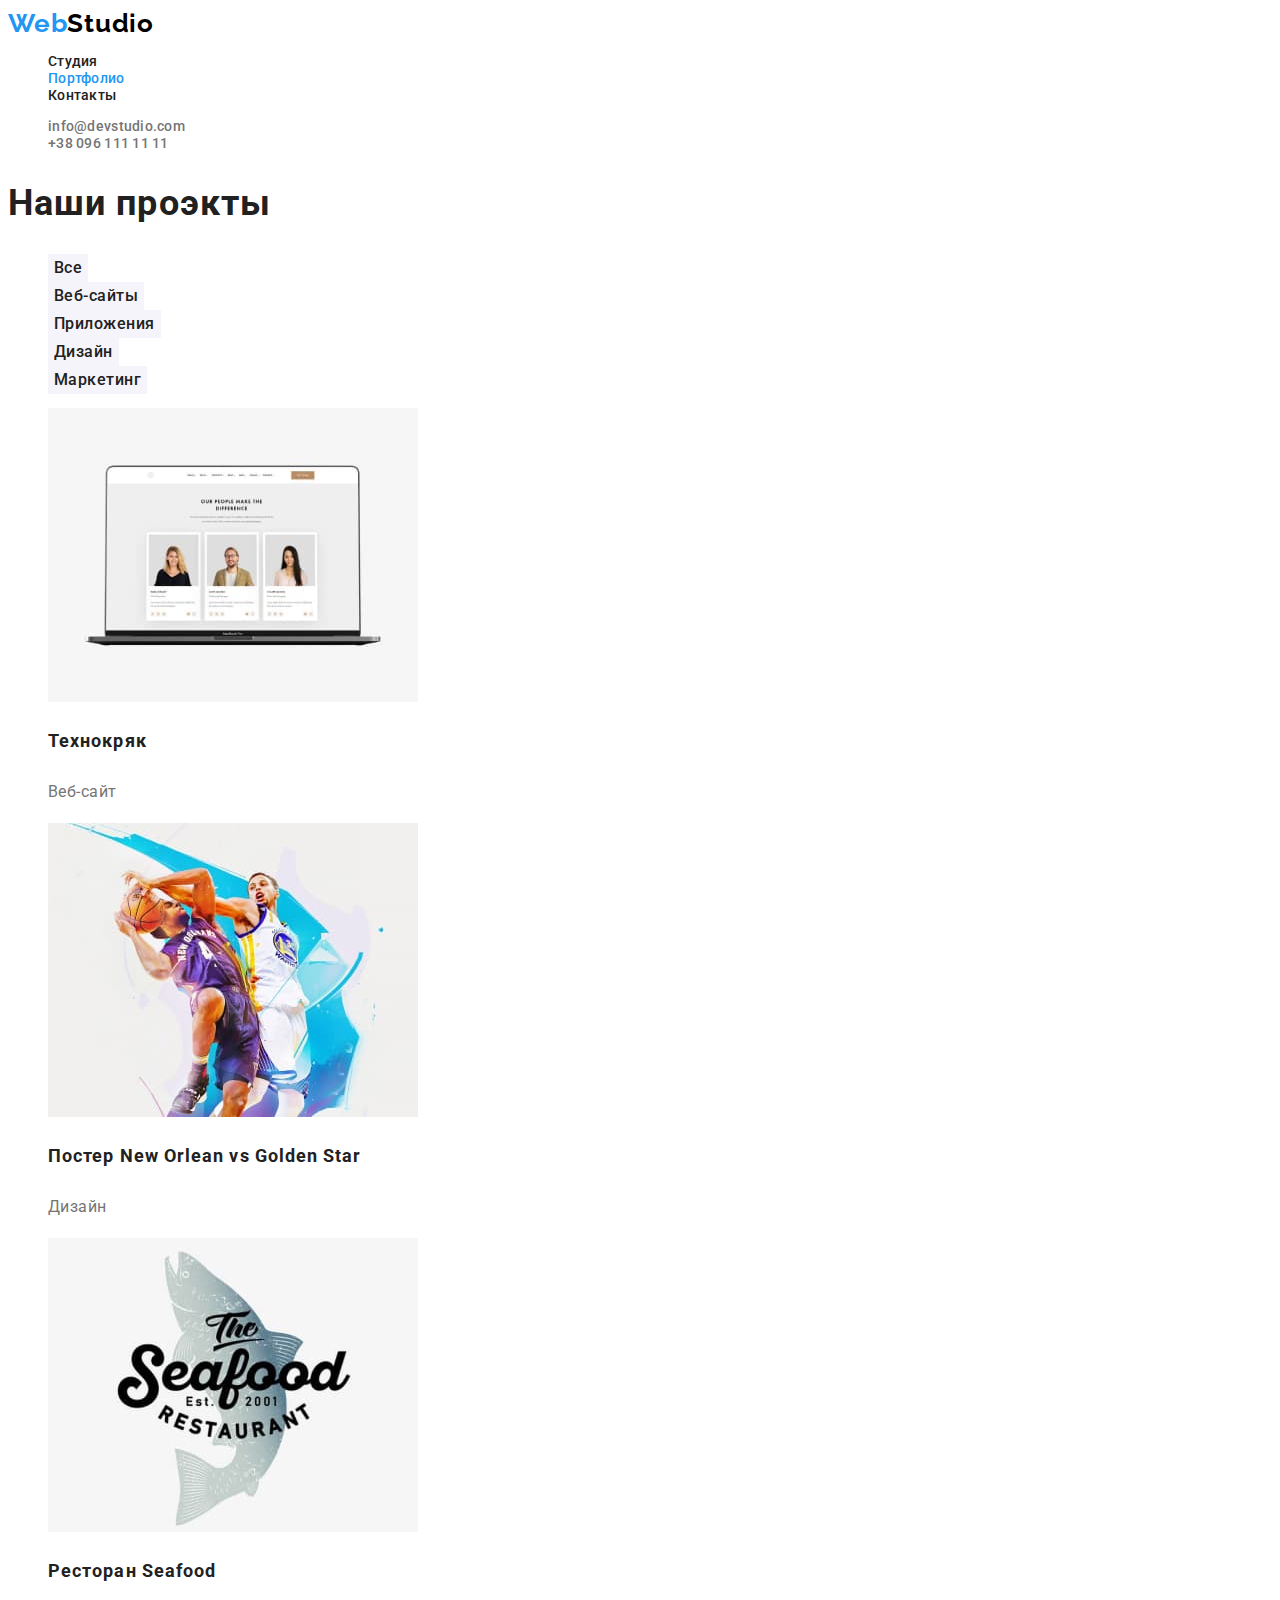
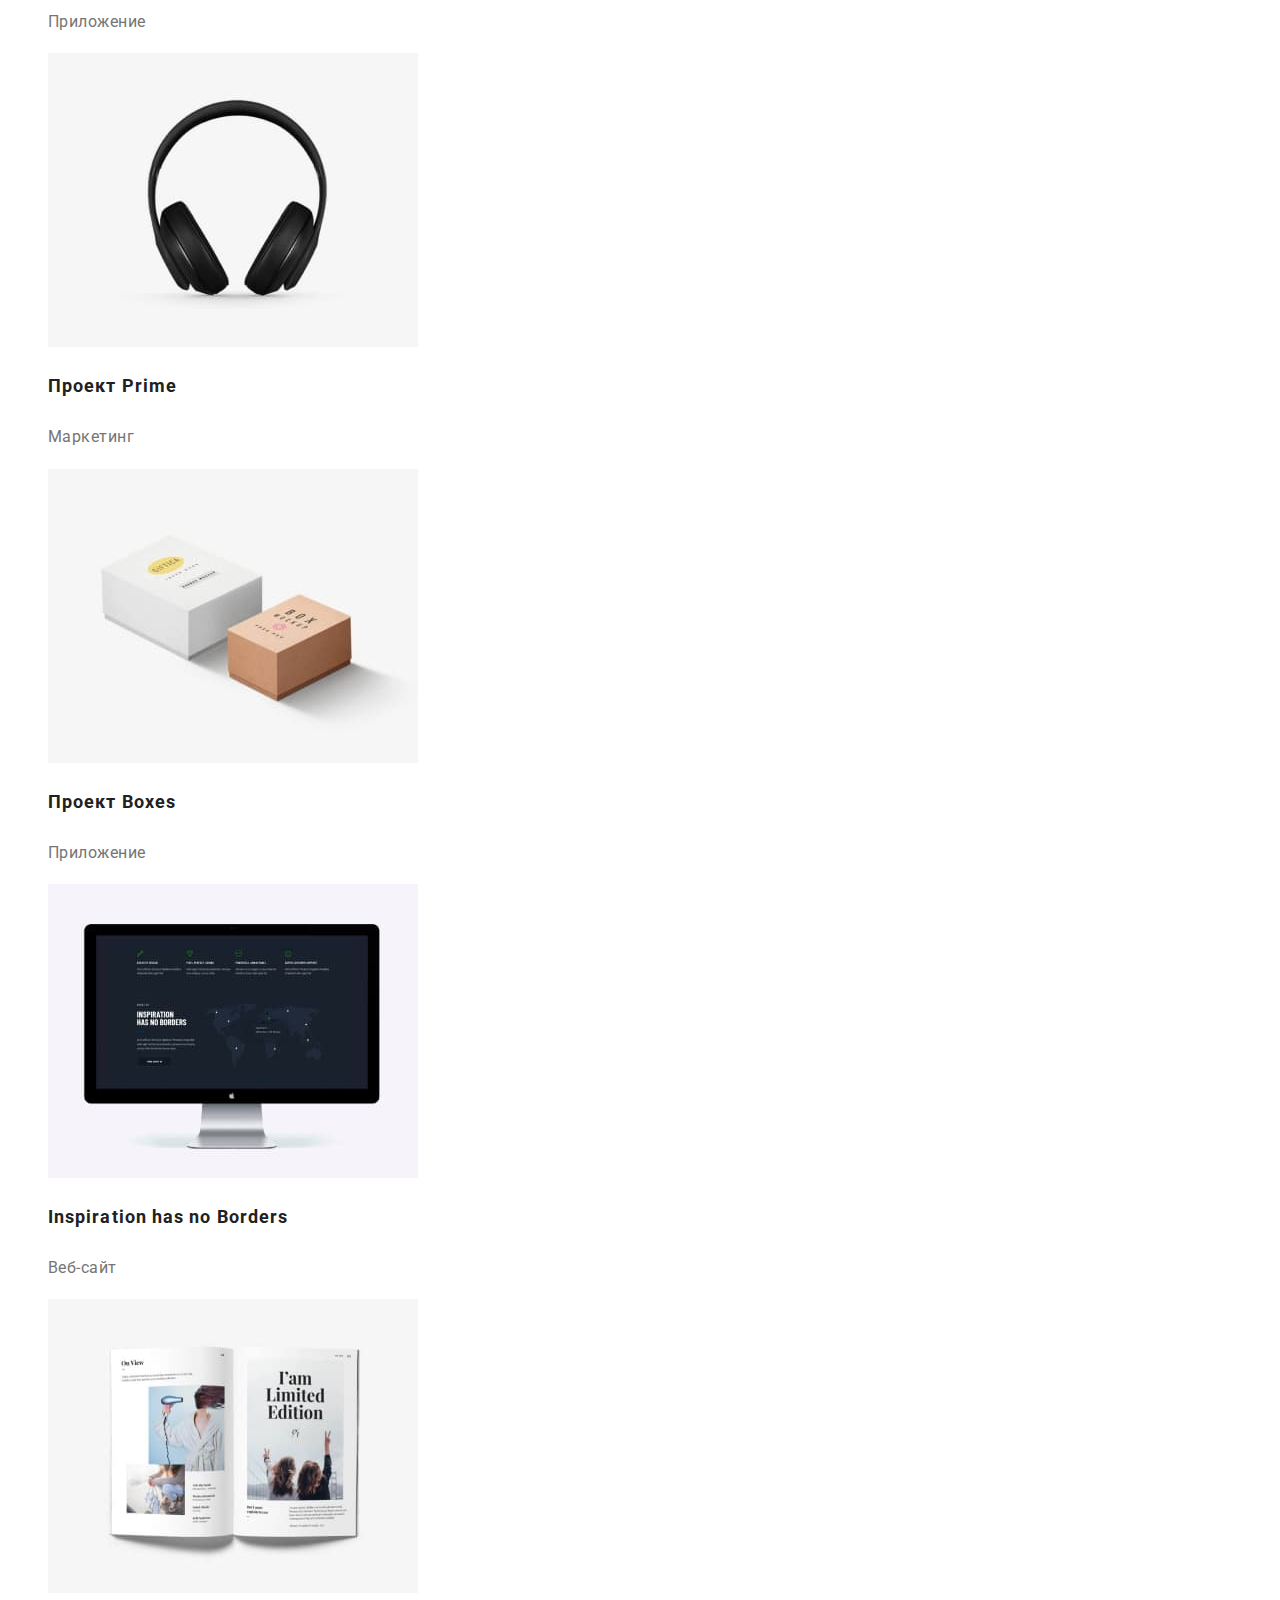
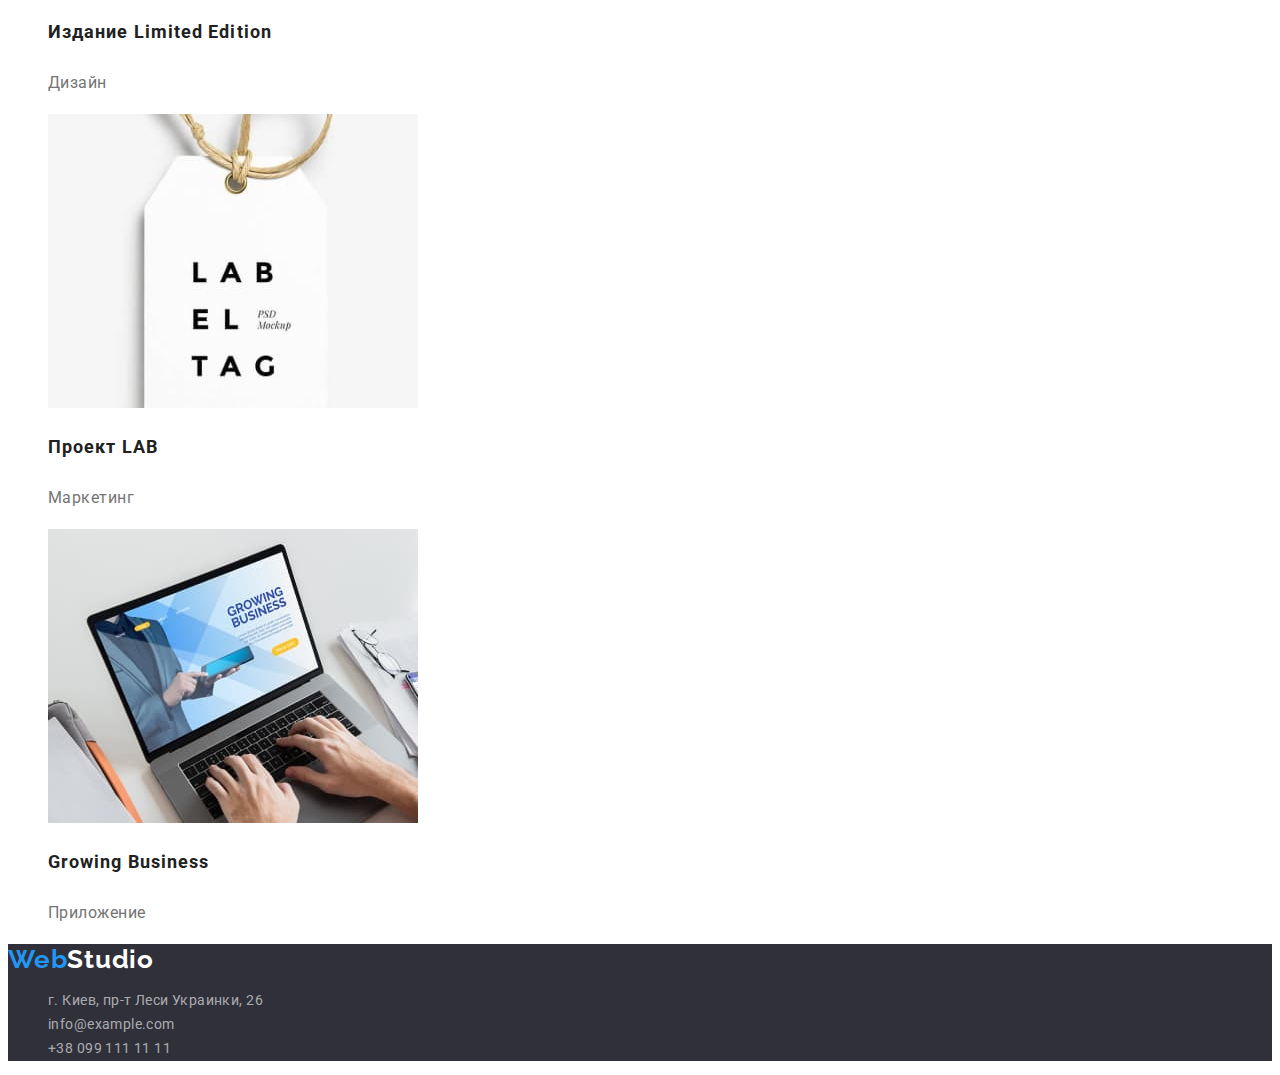
==== portfolio.html @ a8cdd5d1 "створив файл. підключив глобальний бордер-бокс" ====
<!DOCTYPE html>
<html lang="ru">

<head>
    <meta charset="UTF-8">
    <meta http-equiv="X-UA-Compatible" content="IE=edge">
    <meta name="viewport" content="width=device-width, initial-scale=1.0">
    <title>hw-03</title>
    <link rel="preconnect" href="https://fonts.googleapis.com">
    <link rel="preconnect" href="https://fonts.gstatic.com" crossorigin>
    <link href="https://fonts.googleapis.com/css2?family=Raleway:wght@700&family=Roboto:wght@400;500;700;900&display=swap"
        rel="stylesheet">
    <link rel="stylesheet" href="css/styles.css">
</head>
<body>
    <header class="page-header">
        <a href="./" class="logo">
            <span class="web">Web</span>Studio
        </a>
        <nav>
            <ul class="site-nav list">
                <li><a href="./index.html" class="link">Студия</a></li>
                <li><a href="./portfolio.html" class="link current">Портфолио</a></li>
                <li><a href="#" class="link">Контакты</a></li>
            </ul>
        </nav>
        <address>
            <ul class="adress-nav list">
                <li><a href="mailto:info@devstudio.com" class="link">info@devstudio.com</a></li>
                <li><a href="tel:+380961111111" class="link">+38 096 111 11 11</a></li>
            </ul>
        </address>
    </header>
    <section class="section">
        <h2 class="section-title">Наши проэкты</h2>
        <ul class="button-nav list">
            <li><button type="button" class="button">Все</button></li>
            <li><button type="button" class="button">Веб-сайты</button></li>
            <li><button type="button" class="button">Приложения</button></li>
            <li><button type="button" class="button">Дизайн</button></li>
            <li><button type="button" class="button">Маркетинг</button></li>
        </ul>
        <ul class="work-list list">
            <li>
                <img src="./images/project1.jpg" alt="Веб-сайт Технокряк photo" width="370">
                <h3 class="title">Технокряк</h3>
                <p>Веб-сайт</p>
            </li>
            <li>
                <img src="./images/project2.jpg" alt="Дизайн проэкт Постер New Orlean vs Golden Star" width="370">
                <h3 class="title">Постер New Orlean vs Golden Star</h3>
                <p>Дизайн</p>
            </li>
            <li>
                <img src="./images/project3.jpg" alt=">Приложение Ресторан Seafood photo" width="370">
                <h3 class="title">Ресторан Seafood</h3>
                <p>Приложение</p>
            </li>
            <li>
                <img src="./images/project4.jpg" alt="Маркетинг-проэкт Проект Prime photo" width="370">
                <h3 class="title">Проект Prime</h3>
                <p>Маркетинг</p>
            </li>
            <li>
                <img src="./images/project5.jpg" alt="Приложение Проект Boxes photo" width="370">
                <h3 class="title">Проект Boxes</h3>
                <p>Приложение</p>
            </li>
            <li>
                <img src="./images/project6.jpg" alt="Веб-сайт Inspiration has no Borders" width="370">
                <h3 class="title">Inspiration has no Borders</h3>
                <p>Веб-сайт</p>
            </li>
            <li>
                <img src="./images/project7.jpg" alt="Дизайн проэкт Издание Limited Edition photo" width="370">
                <h3 class="title">Издание Limited Edition</h3>
                <p>Дизайн</p>
            </li>
            <li>
                <img src="./images/project8.jpg" alt="Маркетинг проэкт Проект LAB" width="370">
                <h3 class="title">Проект LAB</h3>
                <p>Маркетинг</p>
            </li>
            <li>
                <img src="./images/project9.jpg" alt="Приложение Growing Business photo" width="370">
                <h3 class="title">Growing Business</h3>
                <p>Приложение</p>
            </li>
        </ul>
    </section>
    <footer class="footer-items">
        <a href="./" class="logo">
            <span class="web">Web</span>Studio
        </a>
        <address>
            <ul class="footer-nav list">
                <li><a href="#" class="link">г. Киев, пр-т Леси Украинки, 26</a></li>
                <li><a href="mailto:info@example.com" class="link">info@example.com</a></li>
                <li><a href="tel:+380991111111" class="link">+38 099 111 11 11</a></li>
            </ul>
        </address>
    </footer>

</body>
---- css/styles.css ----
:root{
     --title-text-color:#212121;
     --paragraph-text-color:#757575;
     --accent-color:#2196F3;
     --button-text-color:#FFFFFF;
     --main-white-color:#E5E5E5;
     --button-secondary-color: #F5F4FA;
     --hero-section-color:#2F303A;
     --logo-color:#000000;
     --footer-text-color:rgba(255, 255, 255, 0.6);
 }
 /* :root  */
/* для боді background-color: E5E5E5; */
 /* колір заголовків color: #212121; */
 /*колір ссилок і кнопок color: 2196F3; */
 /*колір для текстів абзацу color: 757575; */
 /* колір для Н1 і кнопок color:FFFFFF; */
 /* base */
 /* color for body */
 /* font-family:Raleway – 700,Roboto – 400, 500, 700, 900 */

/* font-family: 'Raleway', sans-serif; 
font-family: 'Roboto', sans-serif; */
html{
    box-sizing: border-box;
}
*,
*::before,
*::after{
    box-sizing: inherit;
}
body{
    font-size: 14px;
    font-family:'Roboto', sans-serif; 
    font-weight:400;
    color: var(--paragraph-text-color);
    background-color: #ffffff;
}
body ul{
    list-style-type: none;    ;
}
/* h1{
    


/* p{
    color: var(--paragraph-text-color);
} */
    /*для hero section background-color: 2F303A; */
     
     /* колір лого color:000000; */
    
     
     
     /* колір для Н1 і кнопок color:FFFFFF; */

.section{
    display: outline;
}     
 .list{
     list-style: none;
 }
 /* UP */


 
 /* логотип */
 a.logo {
     color: var(--logo-color);
     font-family:'Raleway', sans-serif;
     font-weight: 700;
     font-size: 26px;
     line-height: 1.2;
     letter-spacing: .03em; 
     text-decoration: none;
 }
.logo .web{
     color:var(--accent-color);
 }
 /* site-nav */
 .site-nav .link{
     color: var( --title-text-color);
     font-family:'Roboto', sans-serif;
     font-size: 14px;
     font-weight: 500;
     line-height: 1.14;
     text-decoration: none;
     letter-spacing: .02em;
 }
 .link:hover,
 .link:focus{
     color: var(--accent-color);
 }
 .site-nav .link.current{
     color:var(--accent-color);
 }
 /* address nav */
 .adress-nav .link{
    color: var(--paragraph-text-color); 
    list-style: none;
     font-family:'Roboto', sans-serif;
     font-size: 14px;
     font-weight: 500;
     line-height: 1.14;
     font-style: normal;
     text-decoration: none;
     letter-spacing: .02em;
 }
 .adress-nav .link:hover,
 .adress-nav .link:focus{
     color: var(--accent-color);
     border: 2px solid var(--accent-color);    
 }
 .adress-nav .link:active{
    color: var(--accent-color);  
 }
 /* hero section */
.hero{
  
    background-color: var(--hero-section-color); 
}
.hero-title{
    color:var(--button-text-color);
    font-family:'Roboto', sans-serif;
    font-weight: 900;
    font-size: 44px;
    line-height: 1.36;
    letter-spacing: .06em;
    text-align: center;
    text-transform: uppercase;
}

.hero-button{
    color: var(--button-text-color);
    background-color: var(--accent-color);
    font-family:'Roboto', sans-serif;
    font-weight:700;
    font-size: 16px;
    line-height: 1.87;
    border: none;
    text-align: center;
    letter-spacing: .06em;
   
}

/* section */
.section-title{
   color: var( --title-text-color);
   font-family:'Roboto', sans-serif;
   font-weight: 700;
   font-size: 36px;
   line-height: 1.17;
   letter-spacing: .03em;
}



/* features */
.features .title{
 color: var( --title-text-color);
}
/* Н3 заголовки для всього сайту */
.title{
    font-family:'Roboto', sans-serif; 
    font-weight: 700;
    font-size: 14px;
    line-height:1.14;
    letter-spacing: .03em;
    text-transform: uppercase;
}
.features .text{
 
    line-height: 1.71;
    letter-spacing: .03em;
} 
.team .title{
    color: var(--title-text-color);
    font-family: 'Roboto', sans-serif;
    font-weight: 500;
    font-size: 16px;
    line-height: 1.19;
    letter-spacing: 0.03em;
    text-transform:none;
}
.team p{
    font-size: 16px;
    line-height: 1.19;
    letter-spacing: .03em;
   
}
/* button */
.button{
    color:var( --title-text-color);
    background-color: var(--button-secondary-color);
    border-style: none;
    font-family:'Roboto', sans-serif;
    font-weight: 500;
    font-size: 16px;
    line-height: 1.63;
    letter-spacing: .03em;
    cursor: pointer;
}
.button:hover,
.button:focus{
    color: var(--button-text-color);
    background-color:var(--accent-color);
}
.button:active{
    color: var(--button-text-color);
    background-color:var(--accent-color);
}

/* .button .primary{
    color: var(--button-text-color);
    background-color: var(--accent-color);

}
.button .secondary{
    color: var(--title-text-color);
    background-color: var(--button-secondary-color);
} */
    
    
/* footer */
.footer-items{
     background-color: var(--hero-section-color); 
}
.footer-items .logo{
     color: var(--button-text-color);
     font-family:'Raleway', sans-serif;
     font-weight: 700;
     font-size: 26px;
     line-height: 1.2;
     letter-spacing: 3%; 
     text-decoration: none;
 }

.footer-nav .address-link,
.footer-nav .link{
    color: var(--button-text-color);
    font-family:'Roboto', sans-serif;
    font-weight: 400;
    font-size: 14px;
    line-height: 1.71;
    letter-spacing: .03em;
    text-decoration: none;
    font-style: normal;
}
.footer-nav .link{
    color: var(--footer-text-color);
    
}

/* .footer-nav .link:hover,
.footer-nav .link:focus{
     color: var(--button-text-color); */
 
 .work-list .title{
     color: var(--title-text-color);
     font-weight: 700;
     font-size: 18px;
     line-height: 2;
     letter-spacing: .06em;
     text-transform: none;
 }
 .work-list p{
     font-size: 16px;
     line-height: 1.88;
     letter-spacing: .03em;
 }
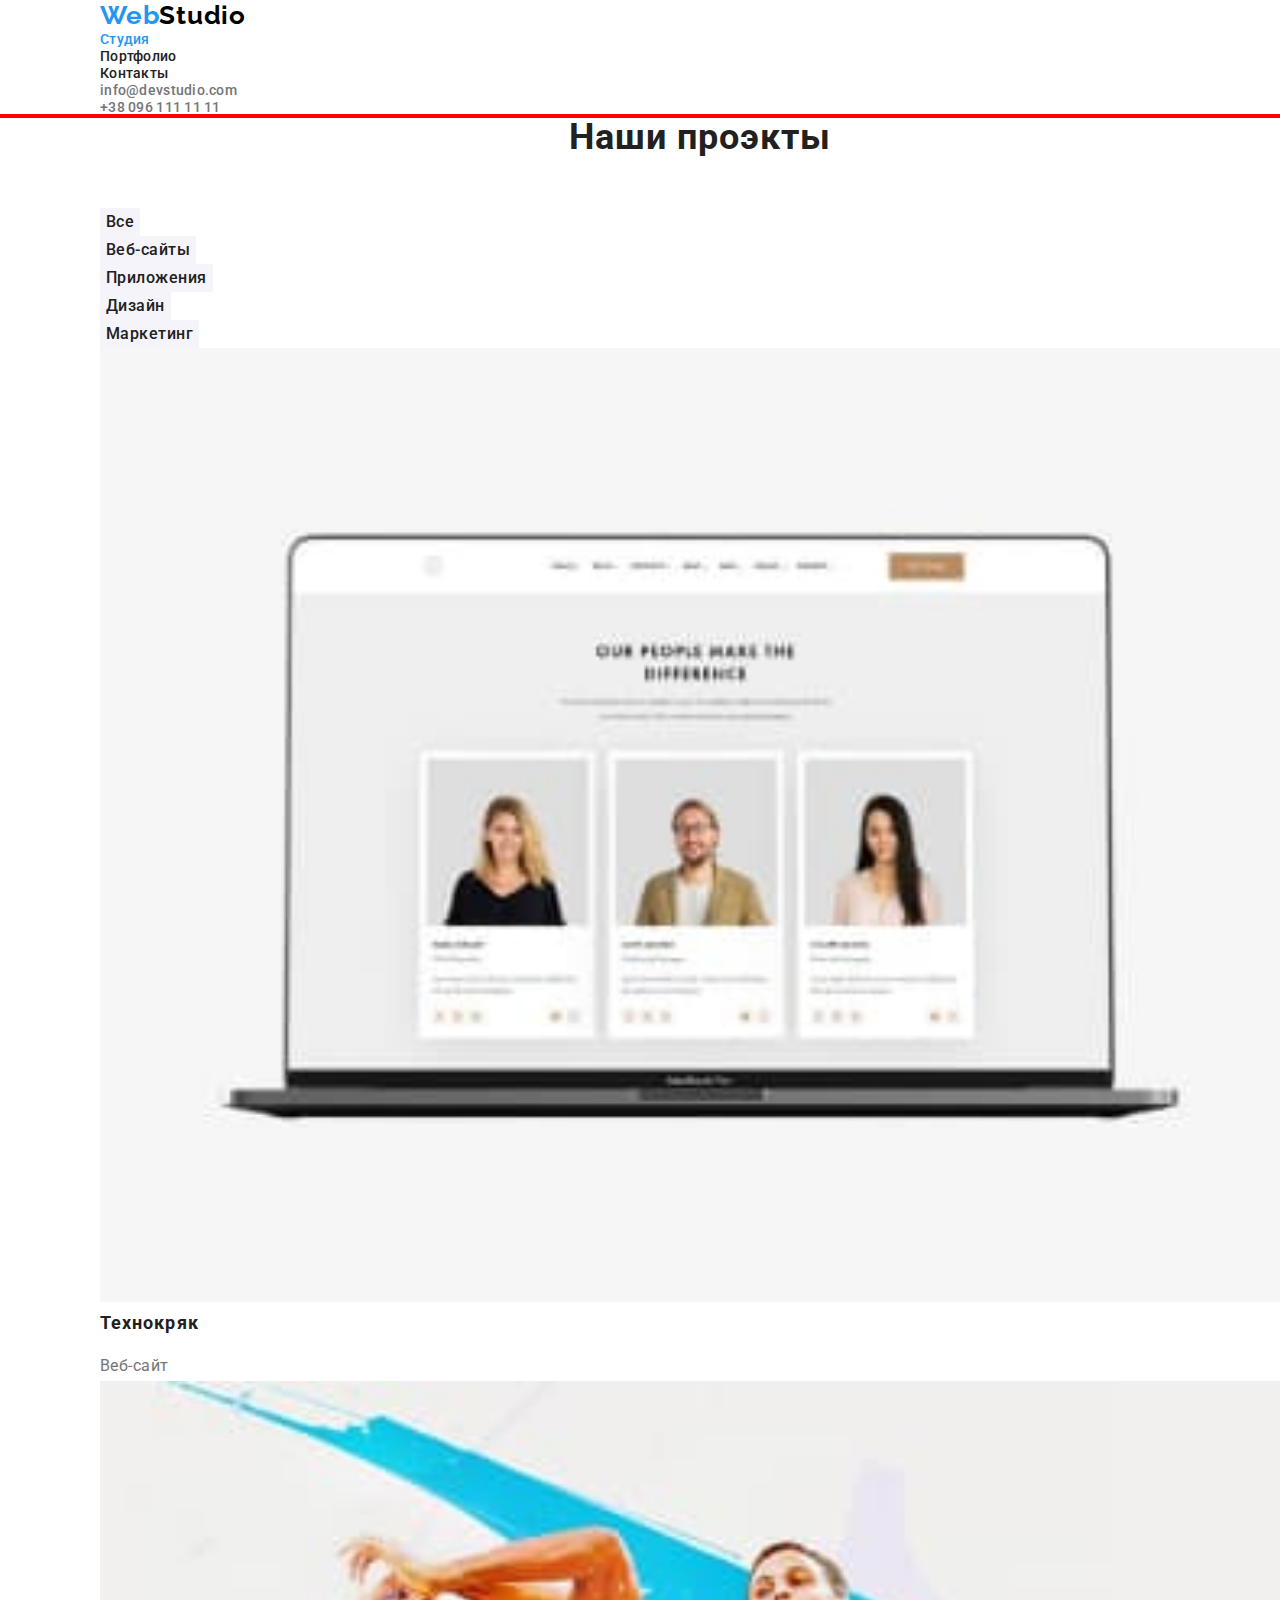
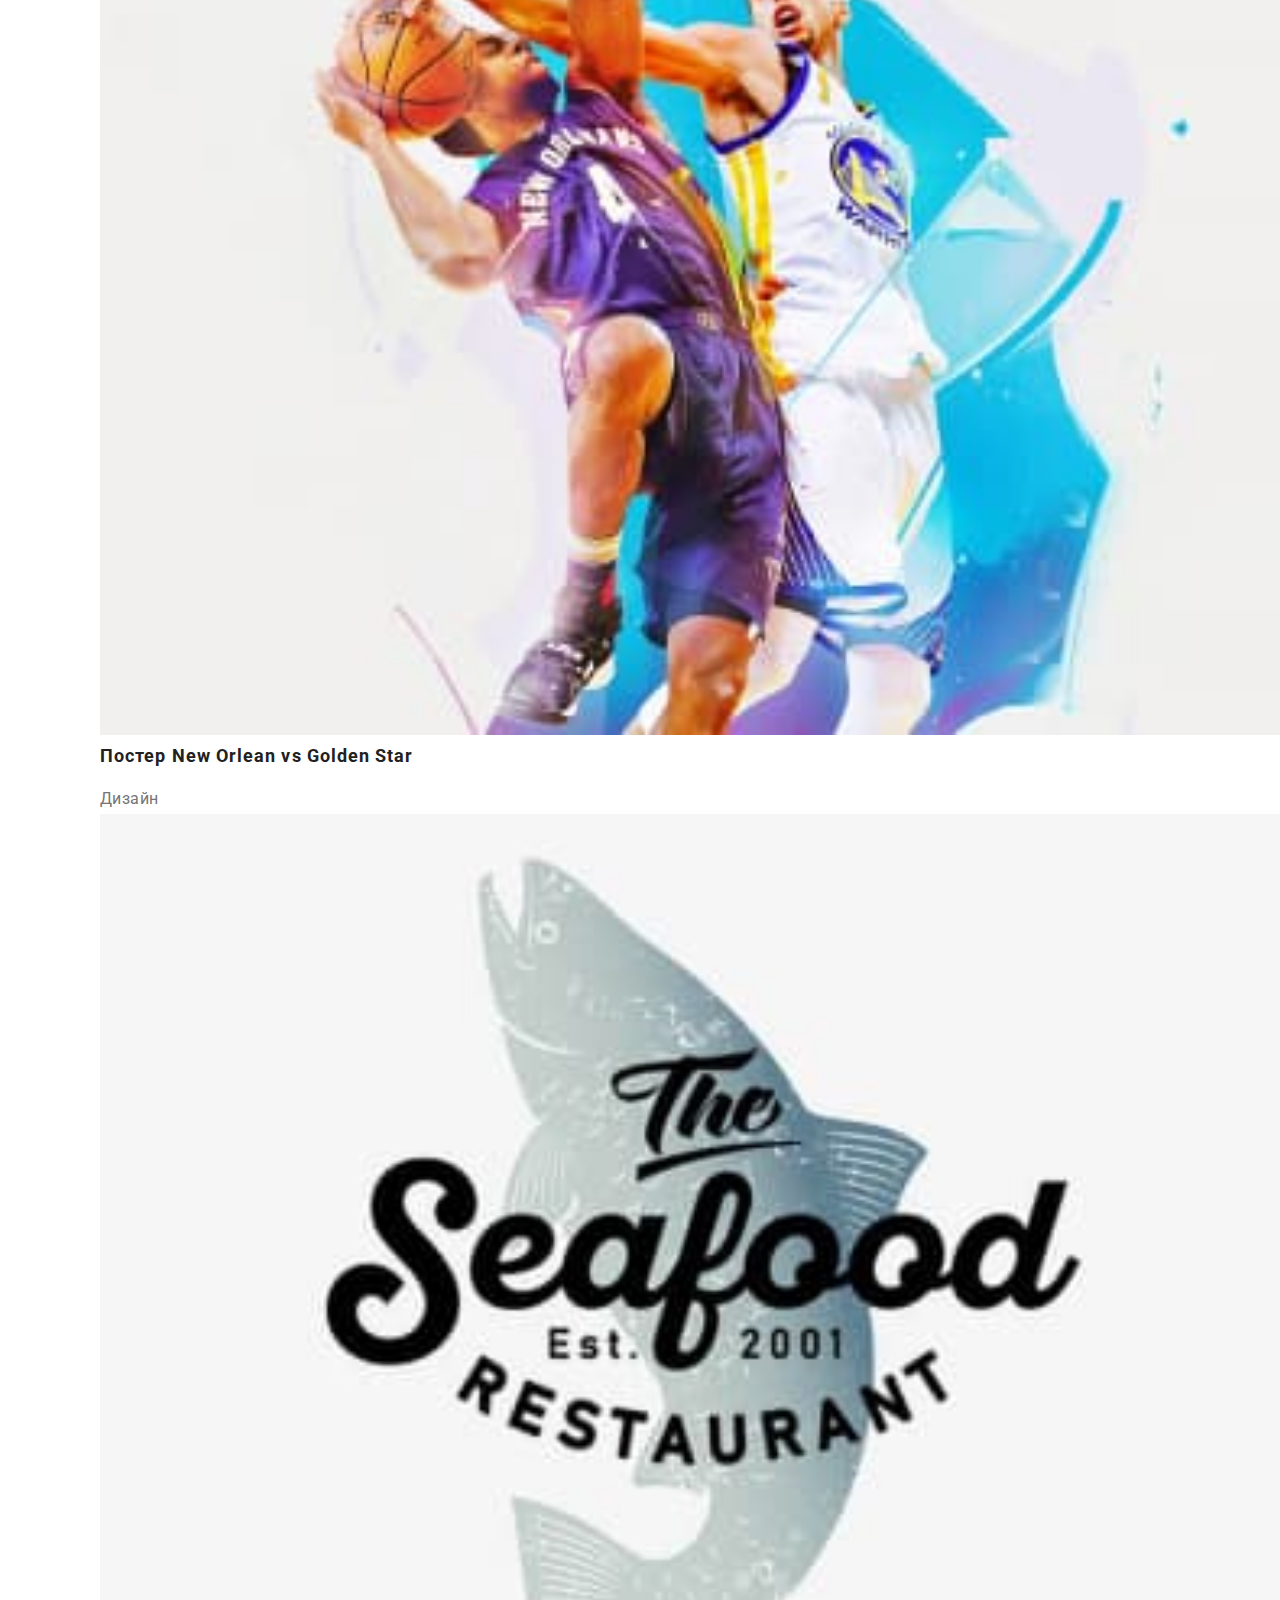
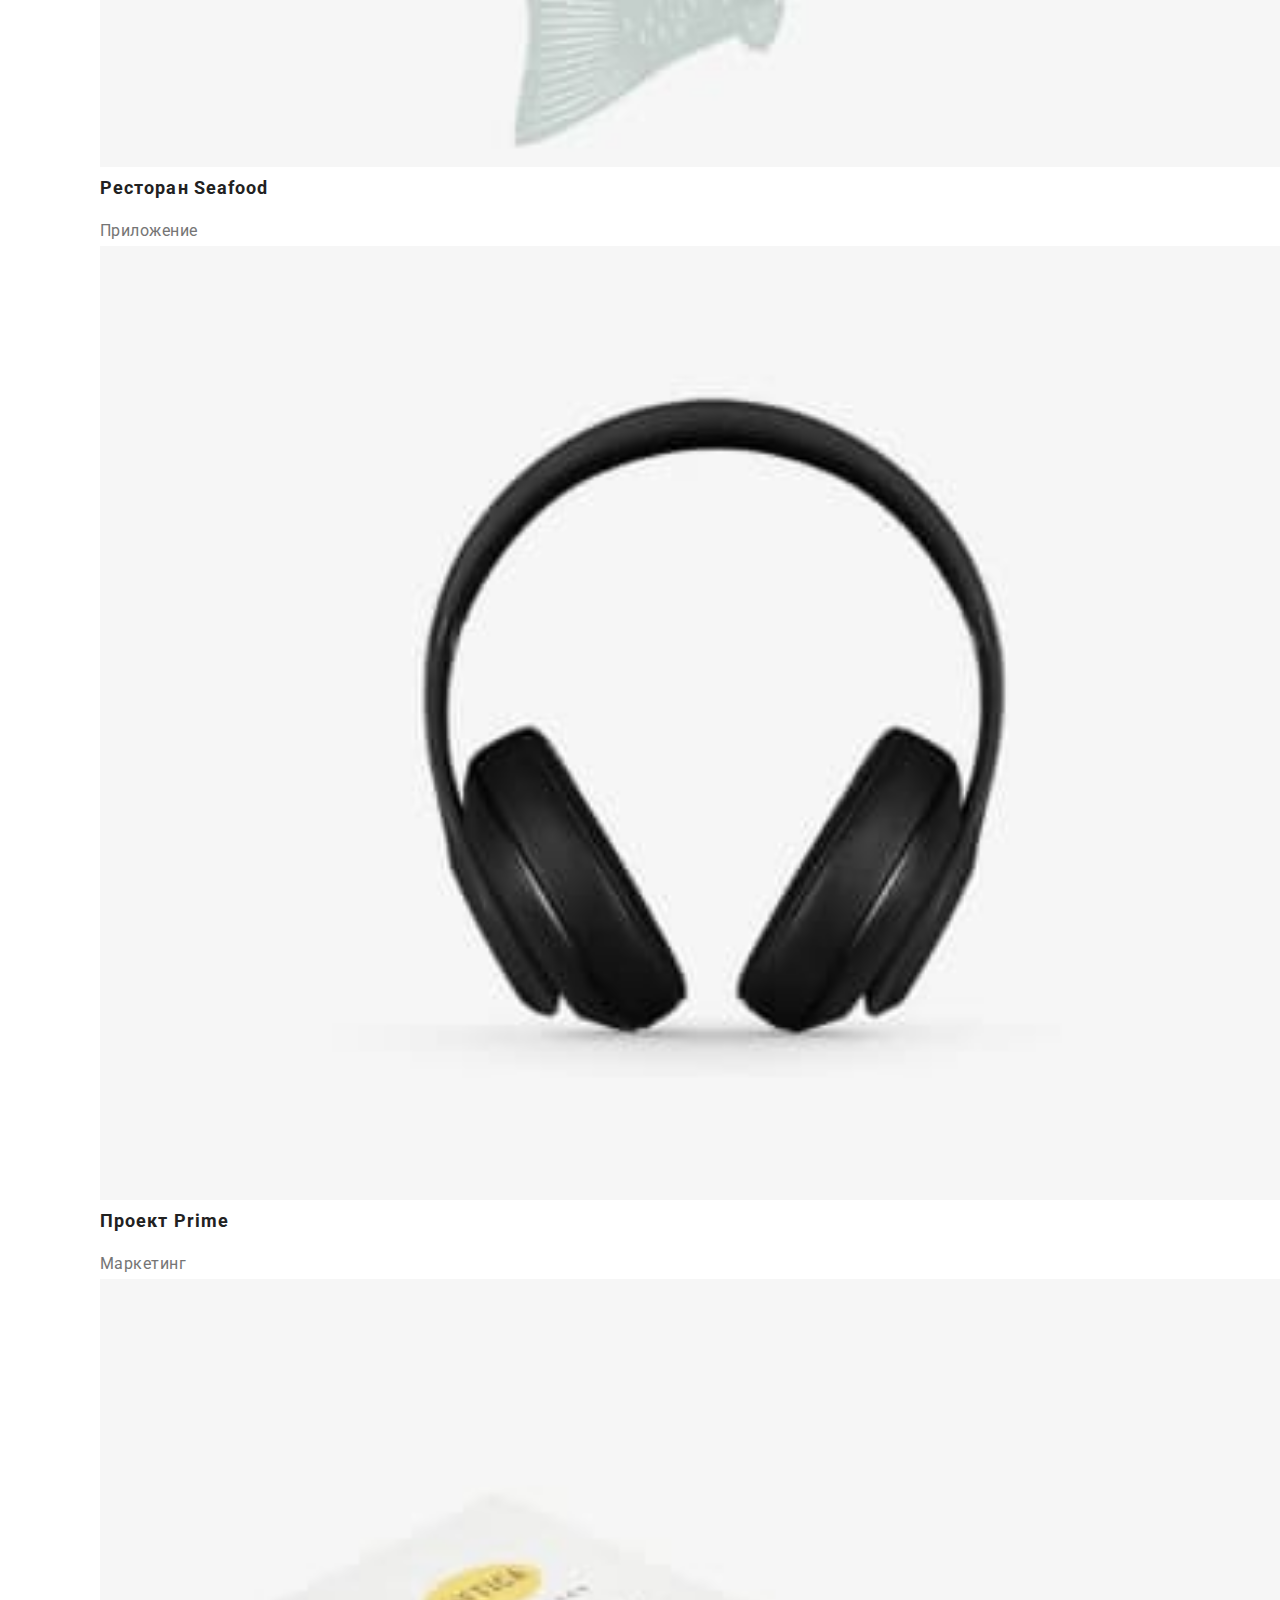
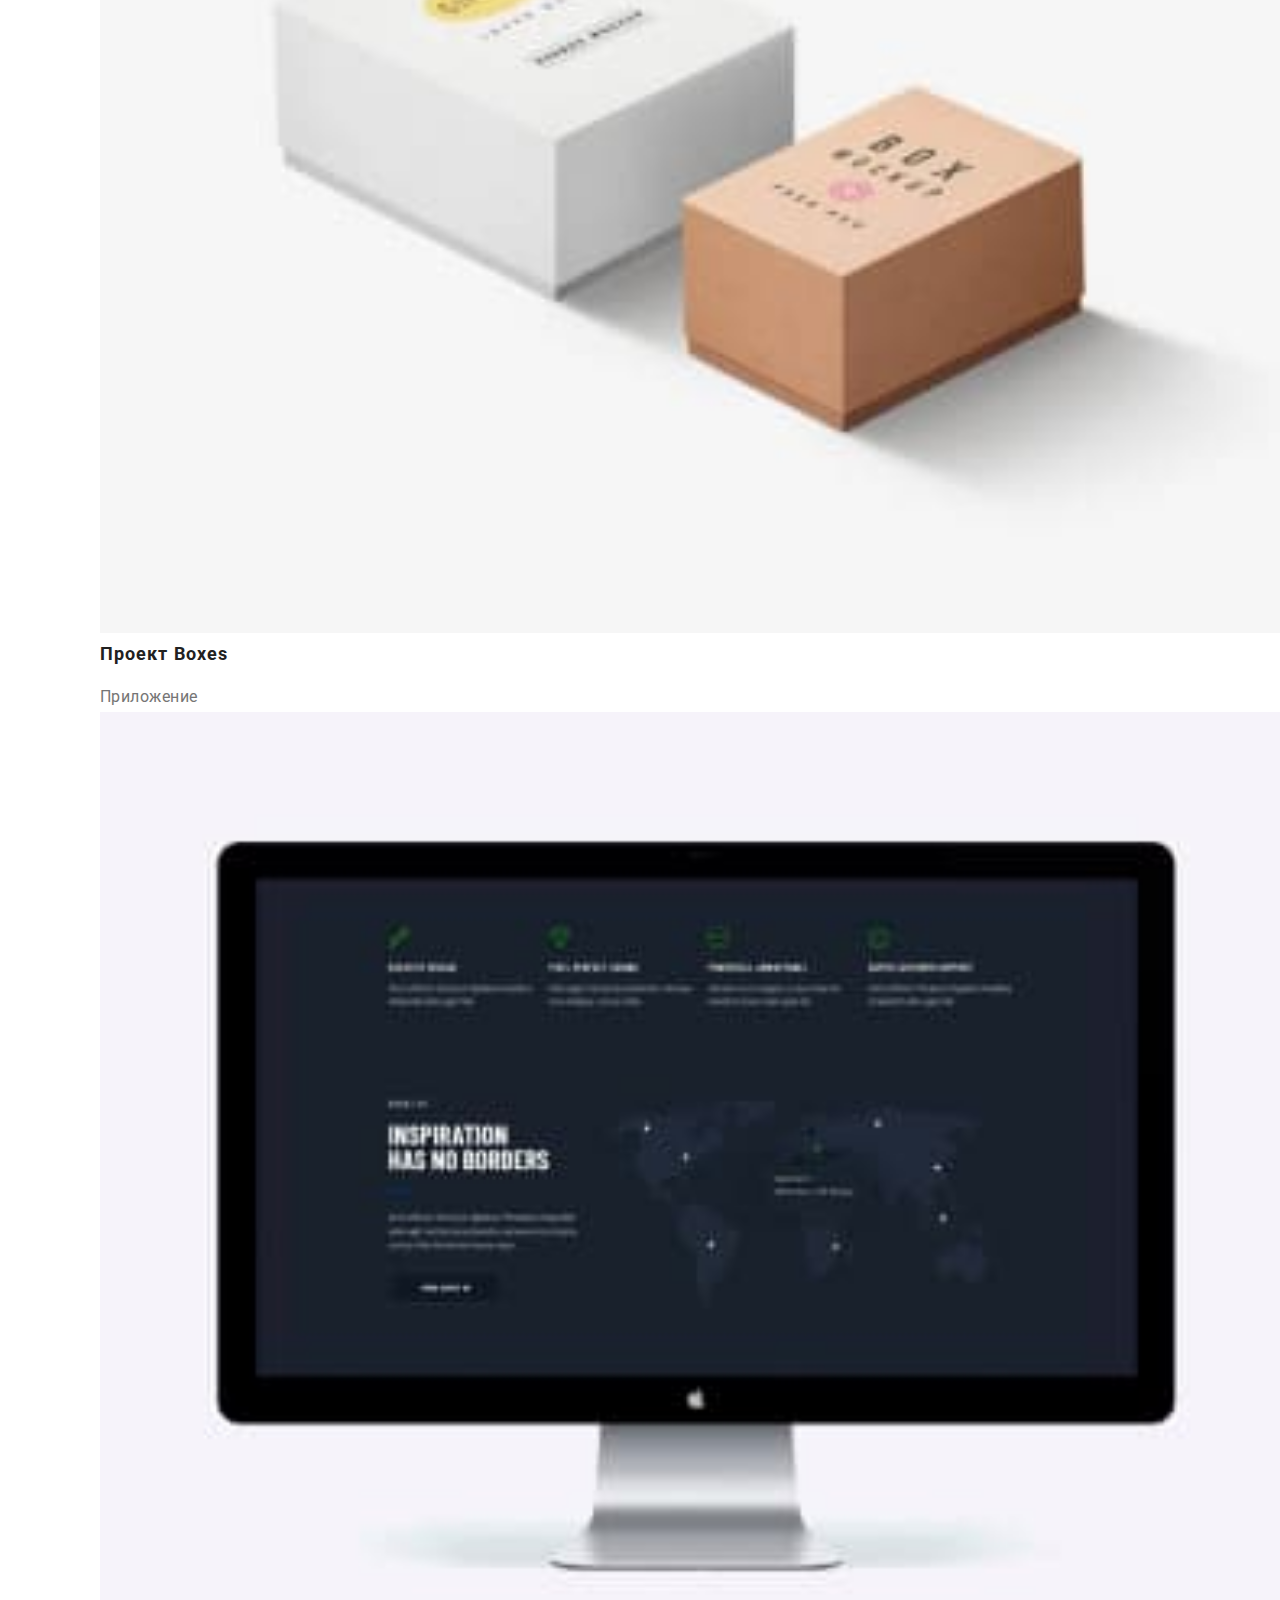
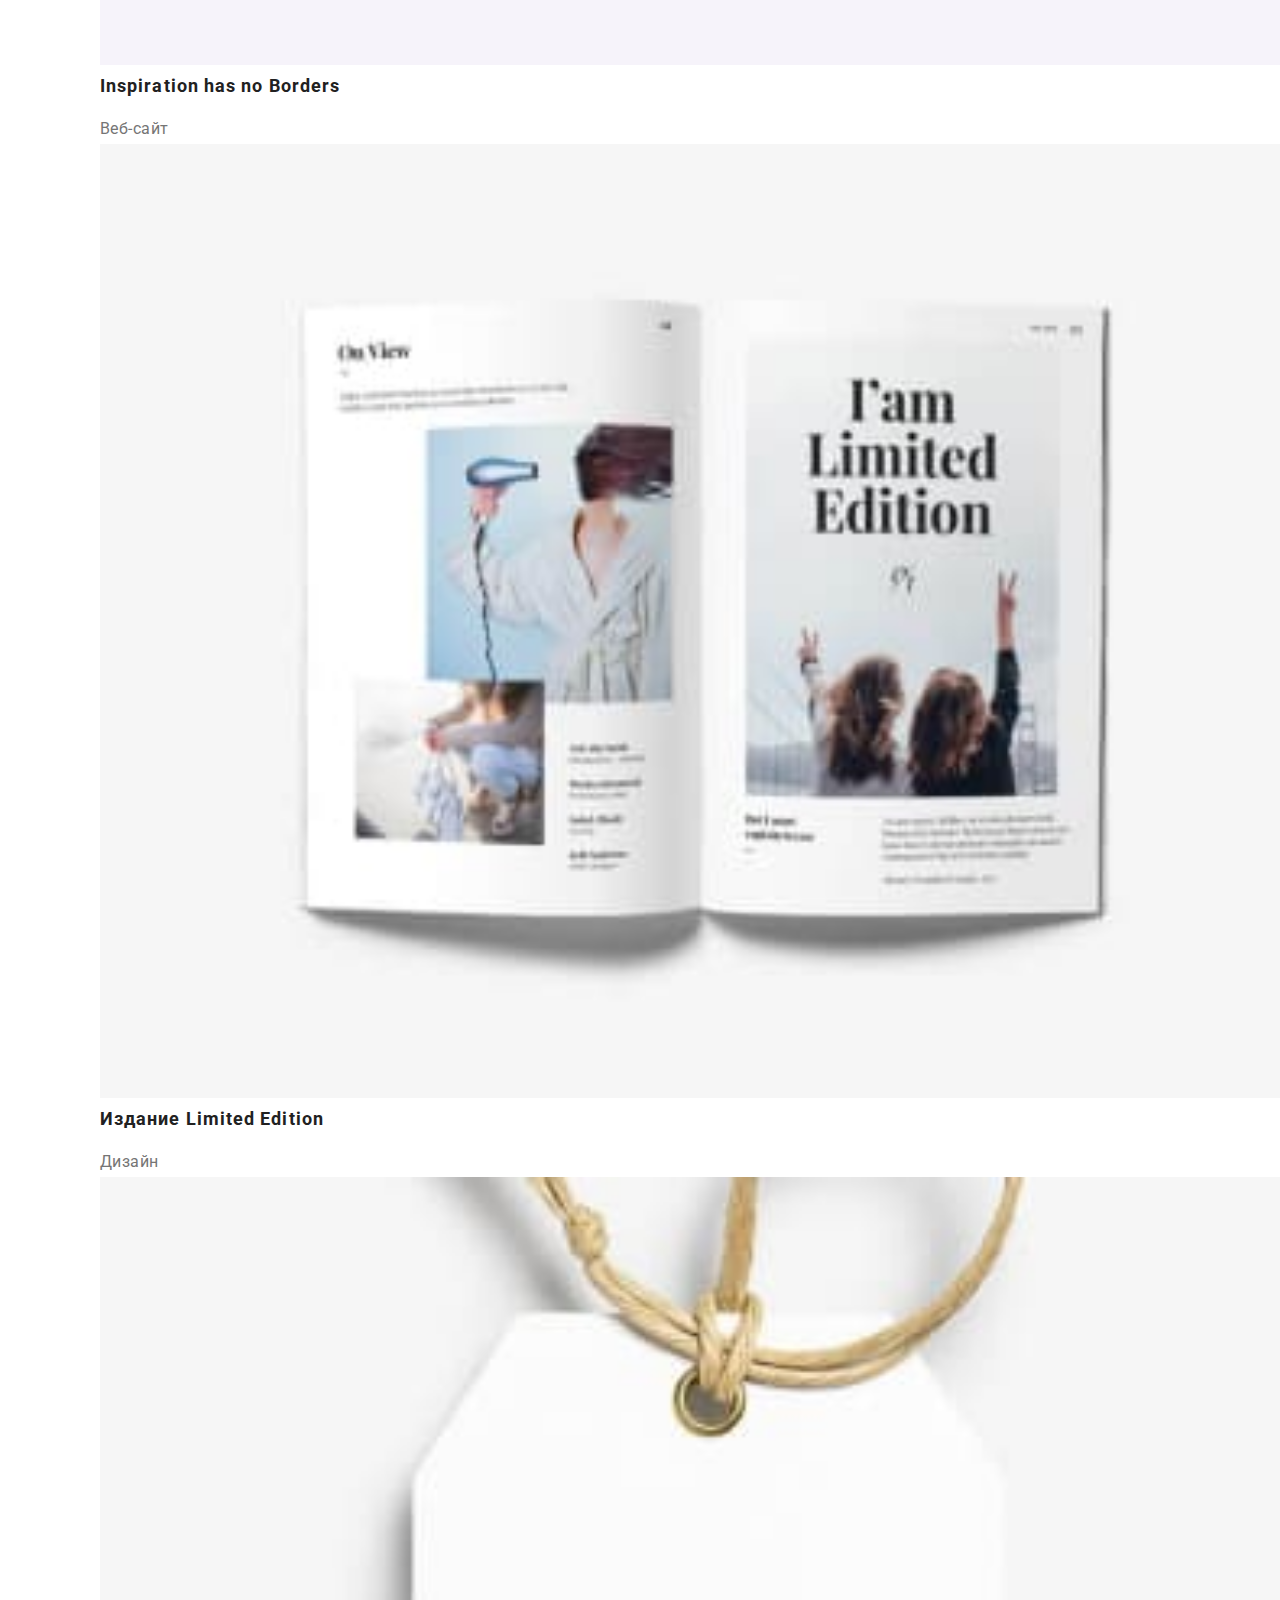
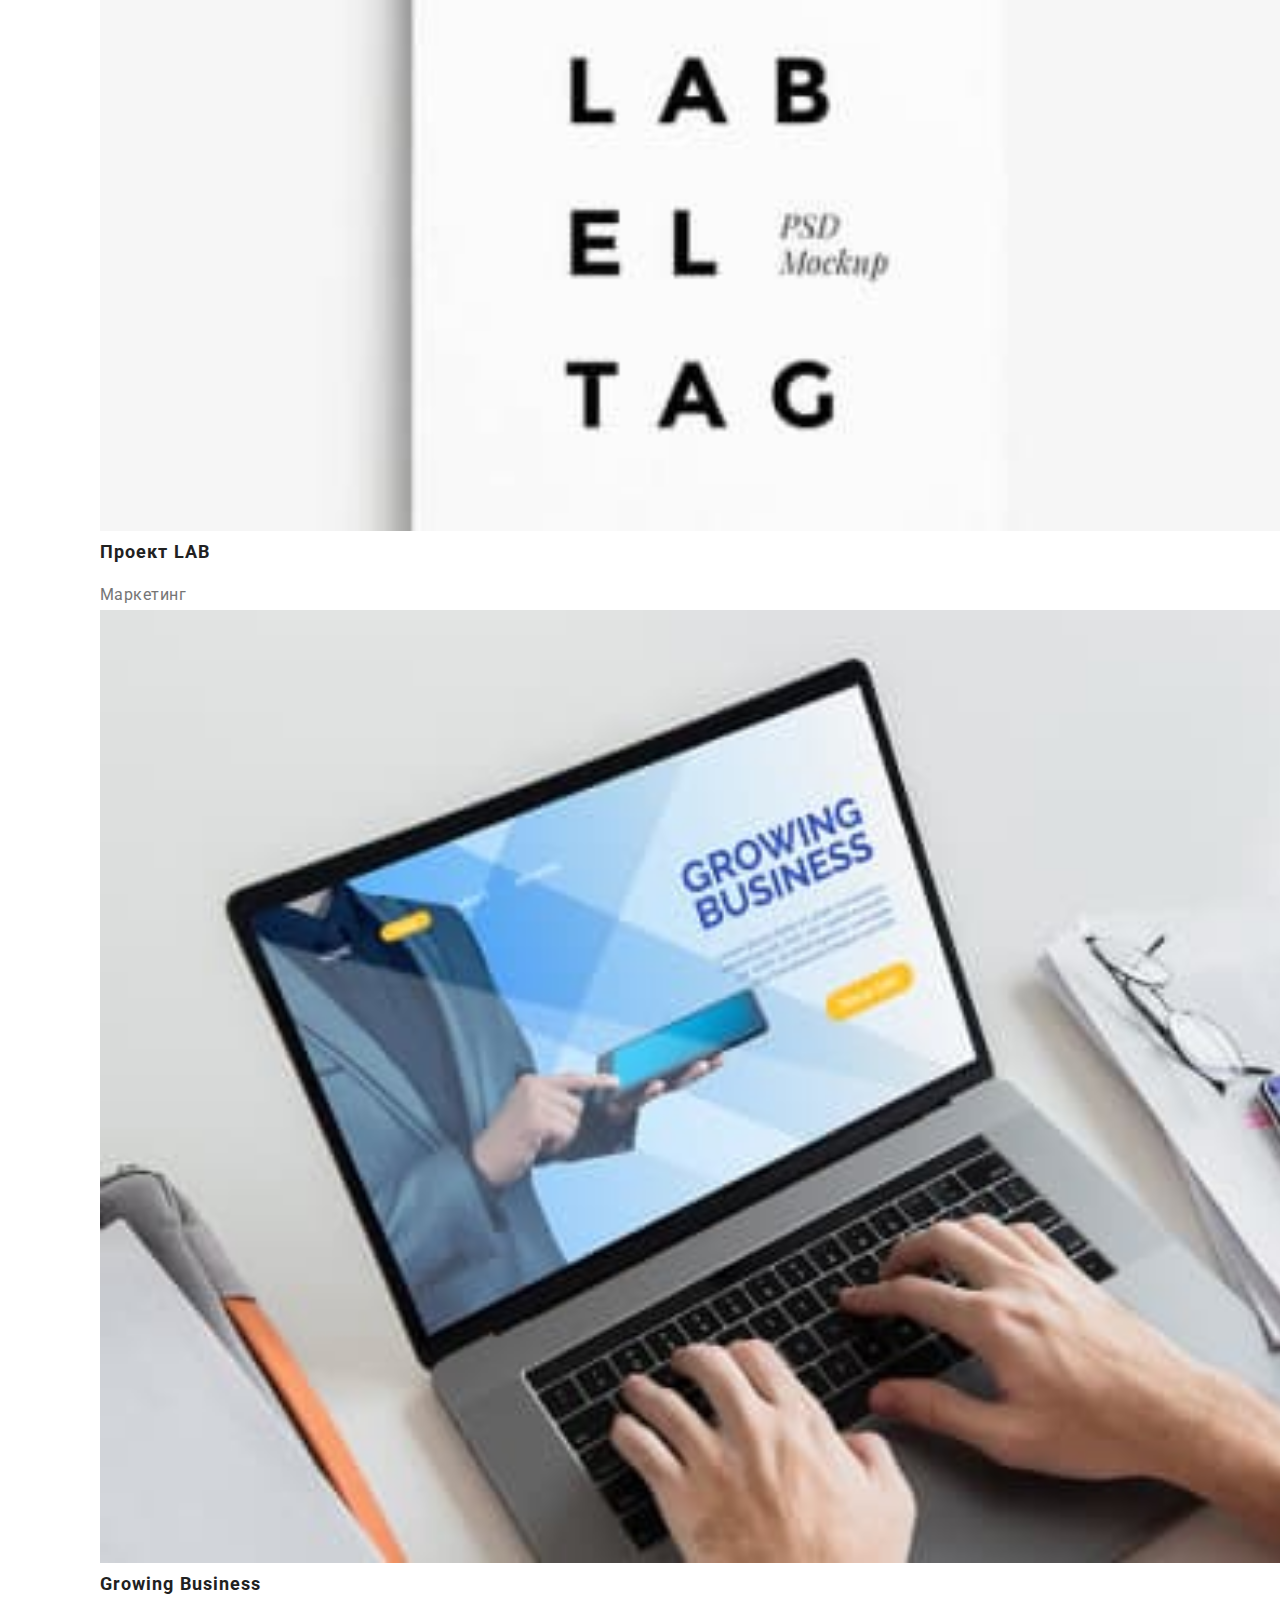
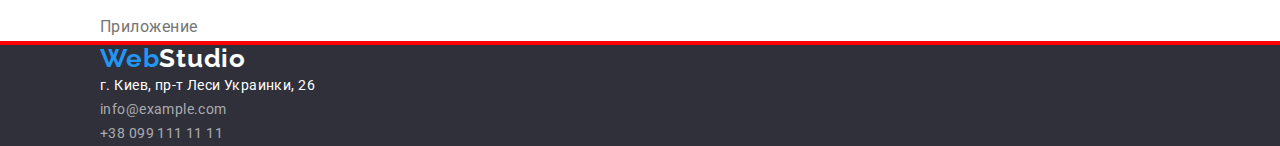
==== commit 8ed0b2d4: "додав нормалізацію" ====
--- a/portfolio.html
+++ b/portfolio.html
@@ -10,95 +10,106 @@
     <link rel="preconnect" href="https://fonts.gstatic.com" crossorigin>
     <link href="https://fonts.googleapis.com/css2?family=Raleway:wght@700&family=Roboto:wght@400;500;700;900&display=swap"
         rel="stylesheet">
+        <link rel="stylesheet" href="https://cdnjs.cloudflare.com/ajax/libs/modern-normalize/1.1.0/modern-normalize.min.css">
     <link rel="stylesheet" href="css/styles.css">
 </head>
 <body>
-    <header class="page-header">
-        <a href="./" class="logo">
-            <span class="web">Web</span>Studio
-        </a>
-        <nav>
-            <ul class="site-nav list">
-                <li><a href="./index.html" class="link">Студия</a></li>
-                <li><a href="./portfolio.html" class="link current">Портфолио</a></li>
-                <li><a href="#" class="link">Контакты</a></li>
-            </ul>
-        </nav>
-        <address>
-            <ul class="adress-nav list">
-                <li><a href="mailto:info@devstudio.com" class="link">info@devstudio.com</a></li>
-                <li><a href="tel:+380961111111" class="link">+38 096 111 11 11</a></li>
-            </ul>
-        </address>
+    <header class="page-header section">
+        <div class="container">
+            <a href="./" class="logo">
+                <span class="web">Web</span>Studio
+            </a>
+            <nav>
+                <ul class="site-nav list">
+                    <li><a href="./index.html" class="link current">Студия</a></li>
+                    <li><a href="./portfolio.html" class="link">Портфолио</a></li>
+                    <li><a href="#" class="link">Контакты</a></li>
+                </ul>
+            </nav>
+            <address>
+                <ul class="adress-nav list">
+                    <li><a href="mailto:info@devstudio.com" class="link">info@devstudio.com</a></li>
+                    <li><a href="tel:+380961111111" class="link">+38 096 111 11 11</a></li>
+                </ul>
+            </address>
+    
+        </div>
+    
     </header>
     <section class="section">
-        <h2 class="section-title">Наши проэкты</h2>
-        <ul class="button-nav list">
-            <li><button type="button" class="button">Все</button></li>
-            <li><button type="button" class="button">Веб-сайты</button></li>
-            <li><button type="button" class="button">Приложения</button></li>
-            <li><button type="button" class="button">Дизайн</button></li>
-            <li><button type="button" class="button">Маркетинг</button></li>
-        </ul>
-        <ul class="work-list list">
-            <li>
-                <img src="./images/project1.jpg" alt="Веб-сайт Технокряк photo" width="370">
-                <h3 class="title">Технокряк</h3>
-                <p>Веб-сайт</p>
-            </li>
-            <li>
-                <img src="./images/project2.jpg" alt="Дизайн проэкт Постер New Orlean vs Golden Star" width="370">
-                <h3 class="title">Постер New Orlean vs Golden Star</h3>
-                <p>Дизайн</p>
-            </li>
-            <li>
-                <img src="./images/project3.jpg" alt=">Приложение Ресторан Seafood photo" width="370">
-                <h3 class="title">Ресторан Seafood</h3>
-                <p>Приложение</p>
-            </li>
-            <li>
-                <img src="./images/project4.jpg" alt="Маркетинг-проэкт Проект Prime photo" width="370">
-                <h3 class="title">Проект Prime</h3>
-                <p>Маркетинг</p>
-            </li>
-            <li>
-                <img src="./images/project5.jpg" alt="Приложение Проект Boxes photo" width="370">
-                <h3 class="title">Проект Boxes</h3>
-                <p>Приложение</p>
-            </li>
-            <li>
-                <img src="./images/project6.jpg" alt="Веб-сайт Inspiration has no Borders" width="370">
-                <h3 class="title">Inspiration has no Borders</h3>
-                <p>Веб-сайт</p>
-            </li>
-            <li>
-                <img src="./images/project7.jpg" alt="Дизайн проэкт Издание Limited Edition photo" width="370">
-                <h3 class="title">Издание Limited Edition</h3>
-                <p>Дизайн</p>
-            </li>
-            <li>
-                <img src="./images/project8.jpg" alt="Маркетинг проэкт Проект LAB" width="370">
-                <h3 class="title">Проект LAB</h3>
-                <p>Маркетинг</p>
-            </li>
-            <li>
-                <img src="./images/project9.jpg" alt="Приложение Growing Business photo" width="370">
-                <h3 class="title">Growing Business</h3>
-                <p>Приложение</p>
-            </li>
-        </ul>
+        <div class="container">
+            <h2 class="section-title">Наши проэкты</h2>
+            <ul class="button-nav list">
+                <li><button type="button" class="button">Все</button></li>
+                <li><button type="button" class="button">Веб-сайты</button></li>
+                <li><button type="button" class="button">Приложения</button></li>
+                <li><button type="button" class="button">Дизайн</button></li>
+                <li><button type="button" class="button">Маркетинг</button></li>
+            </ul>
+            <ul class="work-list list">
+                <li>
+                    <img src="./images/project1.jpg" alt="Веб-сайт Технокряк photo" width="370">
+                    <h3 class="title">Технокряк</h3>
+                    <p>Веб-сайт</p>
+                </li>
+                <li>
+                    <img src="./images/project2.jpg" alt="Дизайн проэкт Постер New Orlean vs Golden Star" width="370">
+                    <h3 class="title">Постер New Orlean vs Golden Star</h3>
+                    <p>Дизайн</p>
+                </li>
+                <li>
+                    <img src="./images/project3.jpg" alt=">Приложение Ресторан Seafood photo" width="370">
+                    <h3 class="title">Ресторан Seafood</h3>
+                    <p>Приложение</p>
+                </li>
+                <li>
+                    <img src="./images/project4.jpg" alt="Маркетинг-проэкт Проект Prime photo" width="370">
+                    <h3 class="title">Проект Prime</h3>
+                    <p>Маркетинг</p>
+                </li>
+                <li>
+                    <img src="./images/project5.jpg" alt="Приложение Проект Boxes photo" width="370">
+                    <h3 class="title">Проект Boxes</h3>
+                    <p>Приложение</p>
+                </li>
+                <li>
+                    <img src="./images/project6.jpg" alt="Веб-сайт Inspiration has no Borders" width="370">
+                    <h3 class="title">Inspiration has no Borders</h3>
+                    <p>Веб-сайт</p>
+                </li>
+                <li>
+                    <img src="./images/project7.jpg" alt="Дизайн проэкт Издание Limited Edition photo" width="370">
+                    <h3 class="title">Издание Limited Edition</h3>
+                    <p>Дизайн</p>
+                </li>
+                <li>
+                    <img src="./images/project8.jpg" alt="Маркетинг проэкт Проект LAB" width="370">
+                    <h3 class="title">Проект LAB</h3>
+                    <p>Маркетинг</p>
+                </li>
+                <li>
+                    <img src="./images/project9.jpg" alt="Приложение Growing Business photo" width="370">
+                    <h3 class="title">Growing Business</h3>
+                    <p>Приложение</p>
+                </li>
+            </ul>
+        </div>
+        
     </section>
-    <footer class="footer-items">
-        <a href="./" class="logo">
-            <span class="web">Web</span>Studio
-        </a>
-        <address>
-            <ul class="footer-nav list">
-                <li><a href="#" class="link">г. Киев, пр-т Леси Украинки, 26</a></li>
-                <li><a href="mailto:info@example.com" class="link">info@example.com</a></li>
-                <li><a href="tel:+380991111111" class="link">+38 099 111 11 11</a></li>
-            </ul>
-        </address>
+    <footer class="footer-items section">
+        <div class="container">
+            <a href="./" class="logo">
+                <span class="web">Web</span>Studio
+            </a>
+            <address>
+                <ul class="footer-nav list">
+                    <li><a href="#" class="address-link">г. Киев, пр-т Леси Украинки, 26</a></li>
+                    <li><a href="mailto:info@example.com" class="link">info@example.com</a></li>
+                    <li><a href="tel:+380991111111" class="link">+38 099 111 11 11</a></li>
+                </ul>
+            </address>
+        </div>
+    
     </footer>
 
 </body>
--- a/css/styles.css
+++ b/css/styles.css
@@ -21,23 +21,21 @@
 
 /* font-family: 'Raleway', sans-serif; 
 font-family: 'Roboto', sans-serif; */
-html{
-    box-sizing: border-box;
-}
-*,
-*::before,
-*::after{
-    box-sizing: inherit;
-}
+
 body{
     font-size: 14px;
     font-family:'Roboto', sans-serif; 
     font-weight:400;
     color: var(--paragraph-text-color);
     background-color: #ffffff;
+    width: 1400px;
 }
 body ul{
     list-style-type: none;    ;
+}
+img{
+    width: 100%;
+    height: auto;
 }
 /* h1{
     
@@ -54,11 +52,21 @@
      
      /* колір для Н1 і кнопок color:FFFFFF; */
 
+.container{
+    width: 1230px;
+    padding:0 15px;
+    margin: 0 auto;
+}
 .section{
-    display: outline;
+    outline: 2px solid red;
+   
+   
 }     
  .list{
      list-style: none;
+     padding: 0;
+     margin: 0;
+
  }
  /* UP */
 
@@ -116,7 +124,7 @@
  }
  /* hero section */
 .hero{
-  
+    text-align: center; 
     background-color: var(--hero-section-color); 
 }
 .hero-title{
@@ -126,8 +134,9 @@
     font-size: 44px;
     line-height: 1.36;
     letter-spacing: .06em;
-    text-align: center;
     text-transform: uppercase;
+    margin-top: 0;
+    margin-bottom: 30px;
 }
 
 .hero-button{
@@ -137,9 +146,14 @@
     font-weight:700;
     font-size: 16px;
     line-height: 1.87;
-    border: none;
+    border: 1px solid transparent;
     text-align: center;
     letter-spacing: .06em;
+    min-width: 200px;
+    height: 50px;
+    border-radius: 4px;
+    margin: 0 auto 294px;
+    padding: 10px 32px;
    
 }
 
@@ -151,11 +165,19 @@
    font-size: 36px;
    line-height: 1.17;
    letter-spacing: .03em;
-}
-
-
+   margin: 0 auto 50px;
+   text-align: center;
+}
+
+.work-area {
+    margin-bottom: 94px;
+}
 
 /* features */
+.features-section{
+    margin-bottom: 94px;
+
+}
 .features .title{
  color: var( --title-text-color);
 }
@@ -167,12 +189,23 @@
     line-height:1.14;
     letter-spacing: .03em;
     text-transform: uppercase;
-}
-.features .text{
+    margin-top: 0;
+    margin-bottom: 10px;
+}
+.item .text{
  
     line-height: 1.71;
     letter-spacing: .03em;
+    margin-top: 0;
+    margin-bottom: 0;
+    padding-top: 0px;
+    padding-bottom: 10px;
+   
 } 
+.team-section{
+    padding: 94px 0;
+}
+
 .team .title{
     color: var(--title-text-color);
     font-family: 'Roboto', sans-serif;
@@ -262,29 +295,32 @@
      line-height: 2;
      letter-spacing: .06em;
      text-transform: none;
+     
  }
  .work-list p{
      font-size: 16px;
      line-height: 1.88;
      letter-spacing: .03em;
- }
-    
-    
-    
-    
-    
-    
-    
-    
-    
-    
-    
-    
-    
-    
-    
-    
-    
-    
-    
-    
+     margin-top: 0;
+     margin-bottom: 0;
+ }
+    
+    
+    
+    
+    
+    
+    
+    
+    
+    
+    
+    
+    
+    
+    
+    
+    
+    
+    
+    
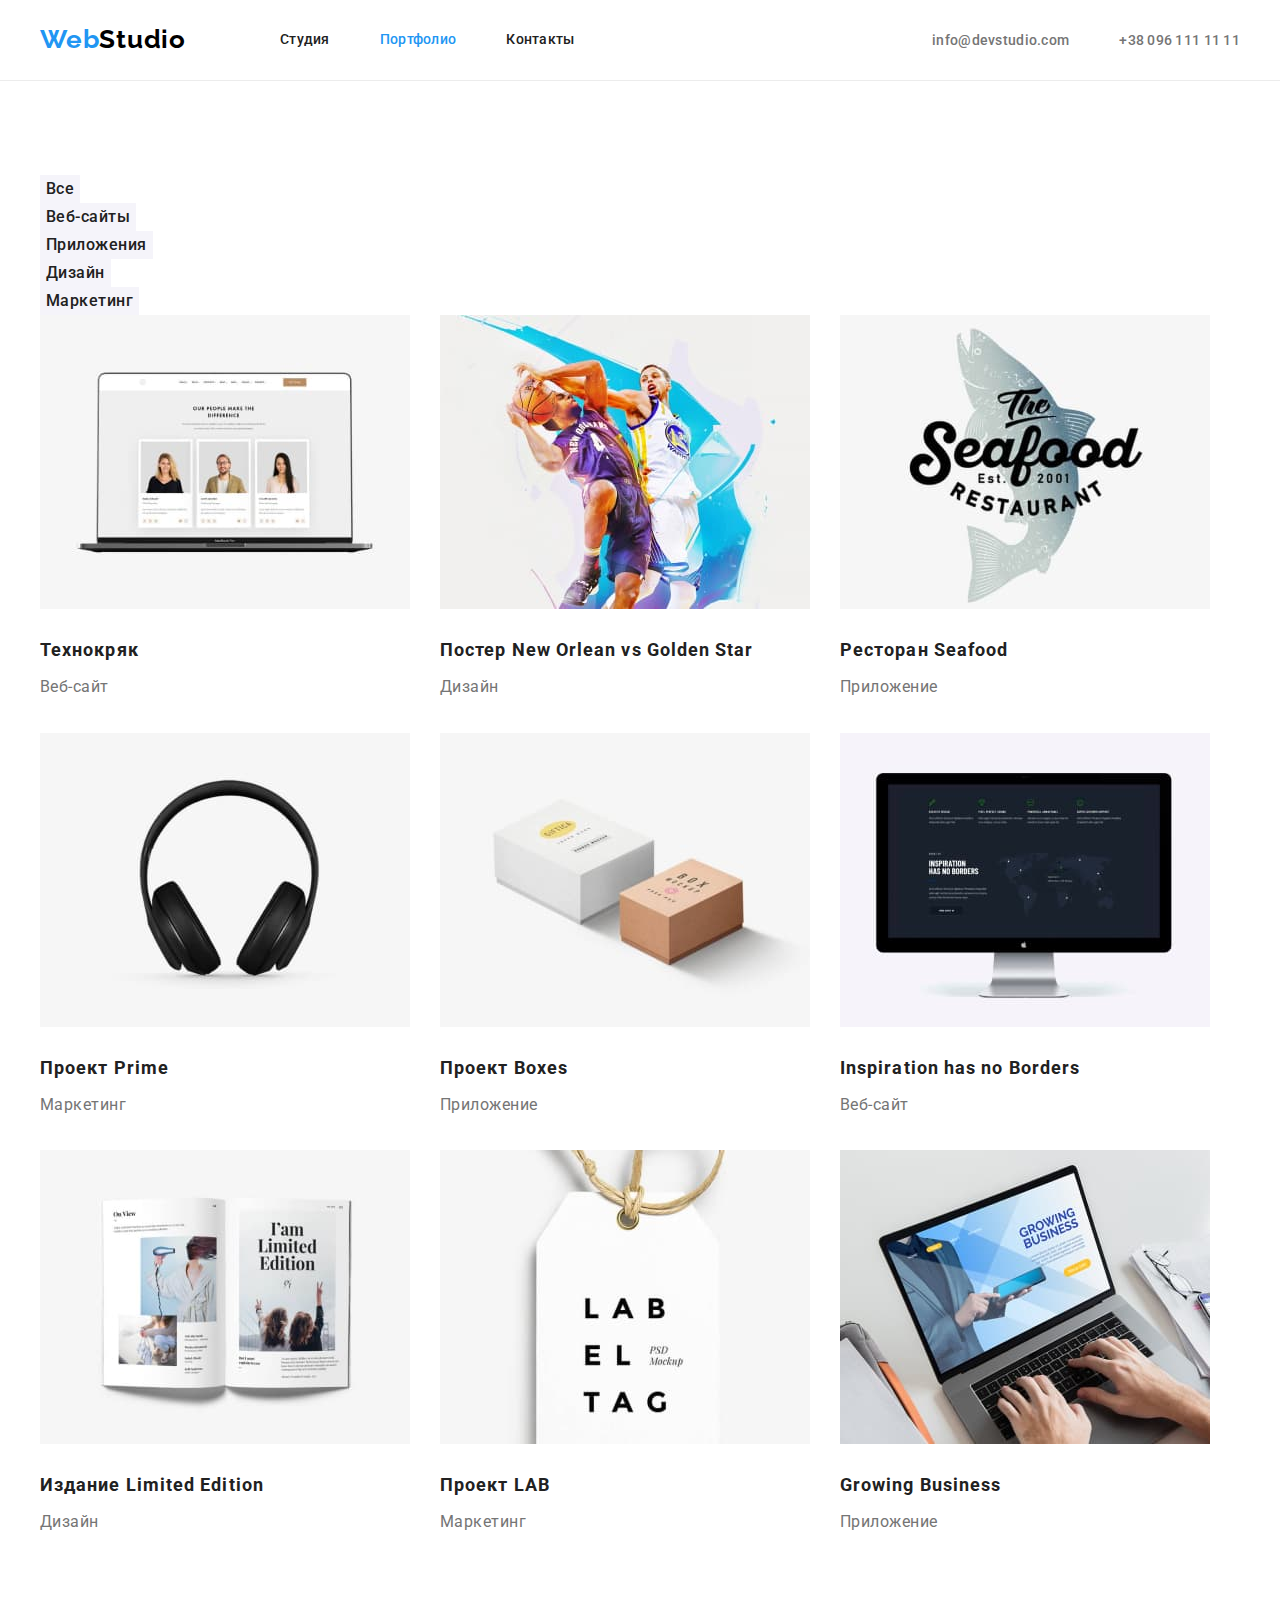
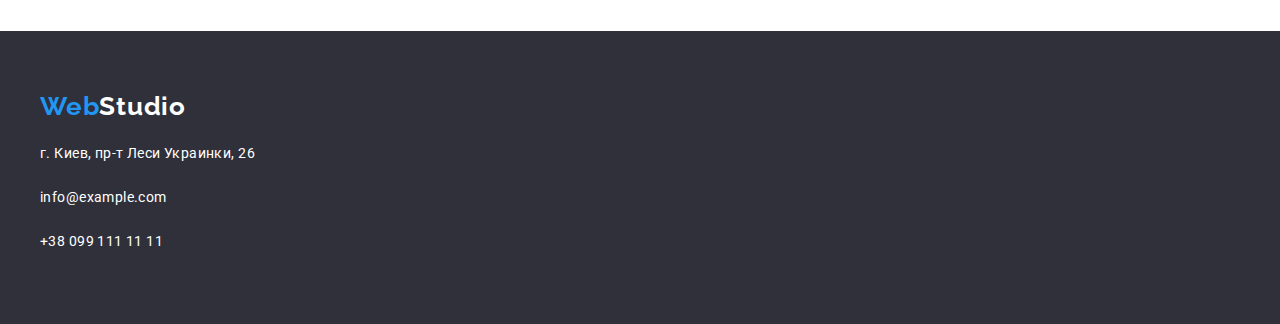
==== commit 236ebdb0: "доверстав флекси" ====
--- a/portfolio.html
+++ b/portfolio.html
@@ -14,31 +14,34 @@
     <link rel="stylesheet" href="css/styles.css">
 </head>
 <body>
-    <header class="page-header section">
+    <header class="page-header">
         <div class="container">
-            <a href="./" class="logo">
-                <span class="web">Web</span>Studio
-            </a>
-            <nav>
-                <ul class="site-nav list">
-                    <li><a href="./index.html" class="link current">Студия</a></li>
-                    <li><a href="./portfolio.html" class="link">Портфолио</a></li>
-                    <li><a href="#" class="link">Контакты</a></li>
-                </ul>
-            </nav>
-            <address>
-                <ul class="adress-nav list">
-                    <li><a href="mailto:info@devstudio.com" class="link">info@devstudio.com</a></li>
-                    <li><a href="tel:+380961111111" class="link">+38 096 111 11 11</a></li>
-                </ul>
-            </address>
+            <div class="header-inner">
+                <a href="./" class="logo">
+                    <span class="web">Web</span>Studio
+                </a>
+                <nav>
+                    <ul class="site-nav list">
+                        <li class="item"><a href="./index.html" class="link ">Студия</a></li>
+                        <li class="item"><a href="./portfolio.html" class="link current">Портфолио</a></li>
+                        <li class="item"><a href="#" class="link">Контакты</a></li>
+                    </ul>
+                </nav>
+                <address class="main-address">
+                    <ul class="address-nav list">
+                        <li class="item"><a href="mailto:info@devstudio.com" class="link">info@devstudio.com</a></li>
+                        <li class="item"><a href="tel:+380961111111" class="link">+38 096 111 11 11</a></li>
+                    </ul>
+                </address>
+            </div>
+    
     
         </div>
     
     </header>
-    <section class="section">
+    <section class="projects section">
         <div class="container">
-            <h2 class="section-title">Наши проэкты</h2>
+            <h2 class="section-title visually-hidden">Наши проэкты</h2>
             <ul class="button-nav list">
                 <li><button type="button" class="button">Все</button></li>
                 <li><button type="button" class="button">Веб-сайты</button></li>
@@ -47,47 +50,47 @@
                 <li><button type="button" class="button">Маркетинг</button></li>
             </ul>
             <ul class="work-list list">
-                <li>
+                <li class="item">
                     <img src="./images/project1.jpg" alt="Веб-сайт Технокряк photo" width="370">
                     <h3 class="title">Технокряк</h3>
                     <p>Веб-сайт</p>
                 </li>
-                <li>
+                <li class="item">
                     <img src="./images/project2.jpg" alt="Дизайн проэкт Постер New Orlean vs Golden Star" width="370">
                     <h3 class="title">Постер New Orlean vs Golden Star</h3>
                     <p>Дизайн</p>
                 </li>
-                <li>
+                <li class="item">
                     <img src="./images/project3.jpg" alt=">Приложение Ресторан Seafood photo" width="370">
                     <h3 class="title">Ресторан Seafood</h3>
                     <p>Приложение</p>
                 </li>
-                <li>
+                <li class="item">
                     <img src="./images/project4.jpg" alt="Маркетинг-проэкт Проект Prime photo" width="370">
                     <h3 class="title">Проект Prime</h3>
                     <p>Маркетинг</p>
                 </li>
-                <li>
+                <li class="item">
                     <img src="./images/project5.jpg" alt="Приложение Проект Boxes photo" width="370">
                     <h3 class="title">Проект Boxes</h3>
                     <p>Приложение</p>
                 </li>
-                <li>
+                <li class="item">
                     <img src="./images/project6.jpg" alt="Веб-сайт Inspiration has no Borders" width="370">
                     <h3 class="title">Inspiration has no Borders</h3>
                     <p>Веб-сайт</p>
                 </li>
-                <li>
+                <li class="item">
                     <img src="./images/project7.jpg" alt="Дизайн проэкт Издание Limited Edition photo" width="370">
                     <h3 class="title">Издание Limited Edition</h3>
                     <p>Дизайн</p>
                 </li>
-                <li>
+                <li class="item">
                     <img src="./images/project8.jpg" alt="Маркетинг проэкт Проект LAB" width="370">
                     <h3 class="title">Проект LAB</h3>
                     <p>Маркетинг</p>
                 </li>
-                <li>
+                <li class="item">
                     <img src="./images/project9.jpg" alt="Приложение Growing Business photo" width="370">
                     <h3 class="title">Growing Business</h3>
                     <p>Приложение</p>
@@ -96,7 +99,7 @@
         </div>
         
     </section>
-    <footer class="footer-items section">
+    <footer class="footer-items">
         <div class="container">
             <a href="./" class="logo">
                 <span class="web">Web</span>Studio
--- a/css/styles.css
+++ b/css/styles.css
@@ -8,6 +8,7 @@
      --hero-section-color:#2F303A;
      --logo-color:#000000;
      --footer-text-color:rgba(255, 255, 255, 0.6);
+     --border-header-color:#ECECEC;
  }
  /* :root  */
 /* для боді background-color: E5E5E5; */
@@ -28,7 +29,7 @@
     font-weight:400;
     color: var(--paragraph-text-color);
     background-color: #ffffff;
-    width: 1400px;
+   
 }
 body ul{
     list-style-type: none;    ;
@@ -58,10 +59,9 @@
     margin: 0 auto;
 }
 .section{
-    outline: 2px solid red;
-   
-   
-}     
+    padding: 94px 0;
+    /* outline: 2px solid red; */
+}      
  .list{
      list-style: none;
      padding: 0;
@@ -69,6 +69,13 @@
 
  }
  /* UP */
+ .page-header{
+     border-bottom: 1px solid var(--border-header-color);
+ }
+ .header-inner{
+     display: flex;
+     align-items: center;
+ }
 
 
  
@@ -86,14 +93,28 @@
      color:var(--accent-color);
  }
  /* site-nav */
+ .site-nav{
+     display: flex;
+     margin-left: 94px;
+ }
+ .site-nav .item:not(:last-child){
+     margin-right: 50px;
+ }
+
  .site-nav .link{
+     display: block;
+     padding-top: 32px;
+     padding-bottom: 32px; 
+     
      color: var( --title-text-color);
+     
      font-family:'Roboto', sans-serif;
      font-size: 14px;
      font-weight: 500;
      line-height: 1.14;
      text-decoration: none;
      letter-spacing: .02em;
+     
  }
  .link:hover,
  .link:focus{
@@ -103,9 +124,27 @@
      color:var(--accent-color);
  }
  /* address nav */
- .adress-nav .link{
-    color: var(--paragraph-text-color); 
-    list-style: none;
+ .main-address{
+     margin-left: auto;
+ }
+     
+ 
+ .address-nav{
+     display: flex;
+     margin-left: auto;
+ }
+ 
+ .address-nav .item+.item{
+     margin-left: 50px;
+ }
+ .address-nav .link{
+
+     padding-top: 32px;
+     padding-bottom: 32px;
+
+     color: var(--paragraph-text-color); 
+     
+     list-style: none;
      font-family:'Roboto', sans-serif;
      font-size: 14px;
      font-weight: 500;
@@ -169,13 +208,27 @@
    text-align: center;
 }
 
-.work-area {
-    margin-bottom: 94px;
-}
 
 /* features */
-.features-section{
-    margin-bottom: 94px;
+.features{
+    display: flex;
+    justify-content: space-between;
+}
+
+.features .item{
+    width: 270px;
+}
+.visually-hidden{
+    position: absolute;
+    width: 1px;
+    height: 1px;
+    margin: -1px;
+    border: 0;
+    padding: 0;
+    white-space: nowrap;
+    clip-path: inset(100%);
+    clip: rect(0000);
+    overflow: hidden;
 
 }
 .features .title{
@@ -202,10 +255,25 @@
     padding-bottom: 10px;
    
 } 
+.area{
+    display: flex;
+}
+.work-area .item{
+    width: 370px;
+    margin-right: 30px;
+}
+.work-area .item:last-child{
+    margin-right: 0;
+}
 .team-section{
     padding: 94px 0;
 }
-
+.team{
+    display: flex;
+}
+.team .item:not(:last-child){
+    margin-right: 30px;
+}
 .team .title{
     color: var(--title-text-color);
     font-family: 'Roboto', sans-serif;
@@ -257,19 +325,26 @@
 /* footer */
 .footer-items{
      background-color: var(--hero-section-color); 
+     padding: 60px 0;
 }
 .footer-items .logo{
-     color: var(--button-text-color);
+     display: block;
+     margin-bottom:10px;
+    
+    color: var(--button-text-color);
      font-family:'Raleway', sans-serif;
      font-weight: 700;
      font-size: 26px;
      line-height: 1.2;
-     letter-spacing: 3%; 
+     letter-spacing: 0,03em; 
      text-decoration: none;
  }
 
 .footer-nav .address-link,
 .footer-nav .link{
+    display: block;
+    padding: 10px 0;
+        
     color: var(--button-text-color);
     font-family:'Roboto', sans-serif;
     font-weight: 400;
@@ -279,17 +354,41 @@
     text-decoration: none;
     font-style: normal;
 }
-.footer-nav .link{
-    color: var(--footer-text-color);
-    
-}
+.footer-nav .item:not(:last-child){
+    margin-bottom: 10px;
+}
+
 
 /* .footer-nav .link:hover,
 .footer-nav .link:focus{
      color: var(--button-text-color); */
+/* projects */
+
+
+
+.work-list{
+    display: flex;
+    flex-wrap: wrap;
+}
+.work-list .item{
+    width: 370px;
+    margin-bottom: 30px;
+    margin-right: 30px;
+}
+
+.work-list .item:nth-child(3n){
+    margin-right: 0;
+}
+.work-list .item:nth-last-child(-n+3){
+    margin-bottom: 0;
+}
  
  .work-list .title{
+     margin-top: 20px;
+     margin-bottom: 4px;
+     
      color: var(--title-text-color);
+     
      font-weight: 700;
      font-size: 18px;
      line-height: 2;
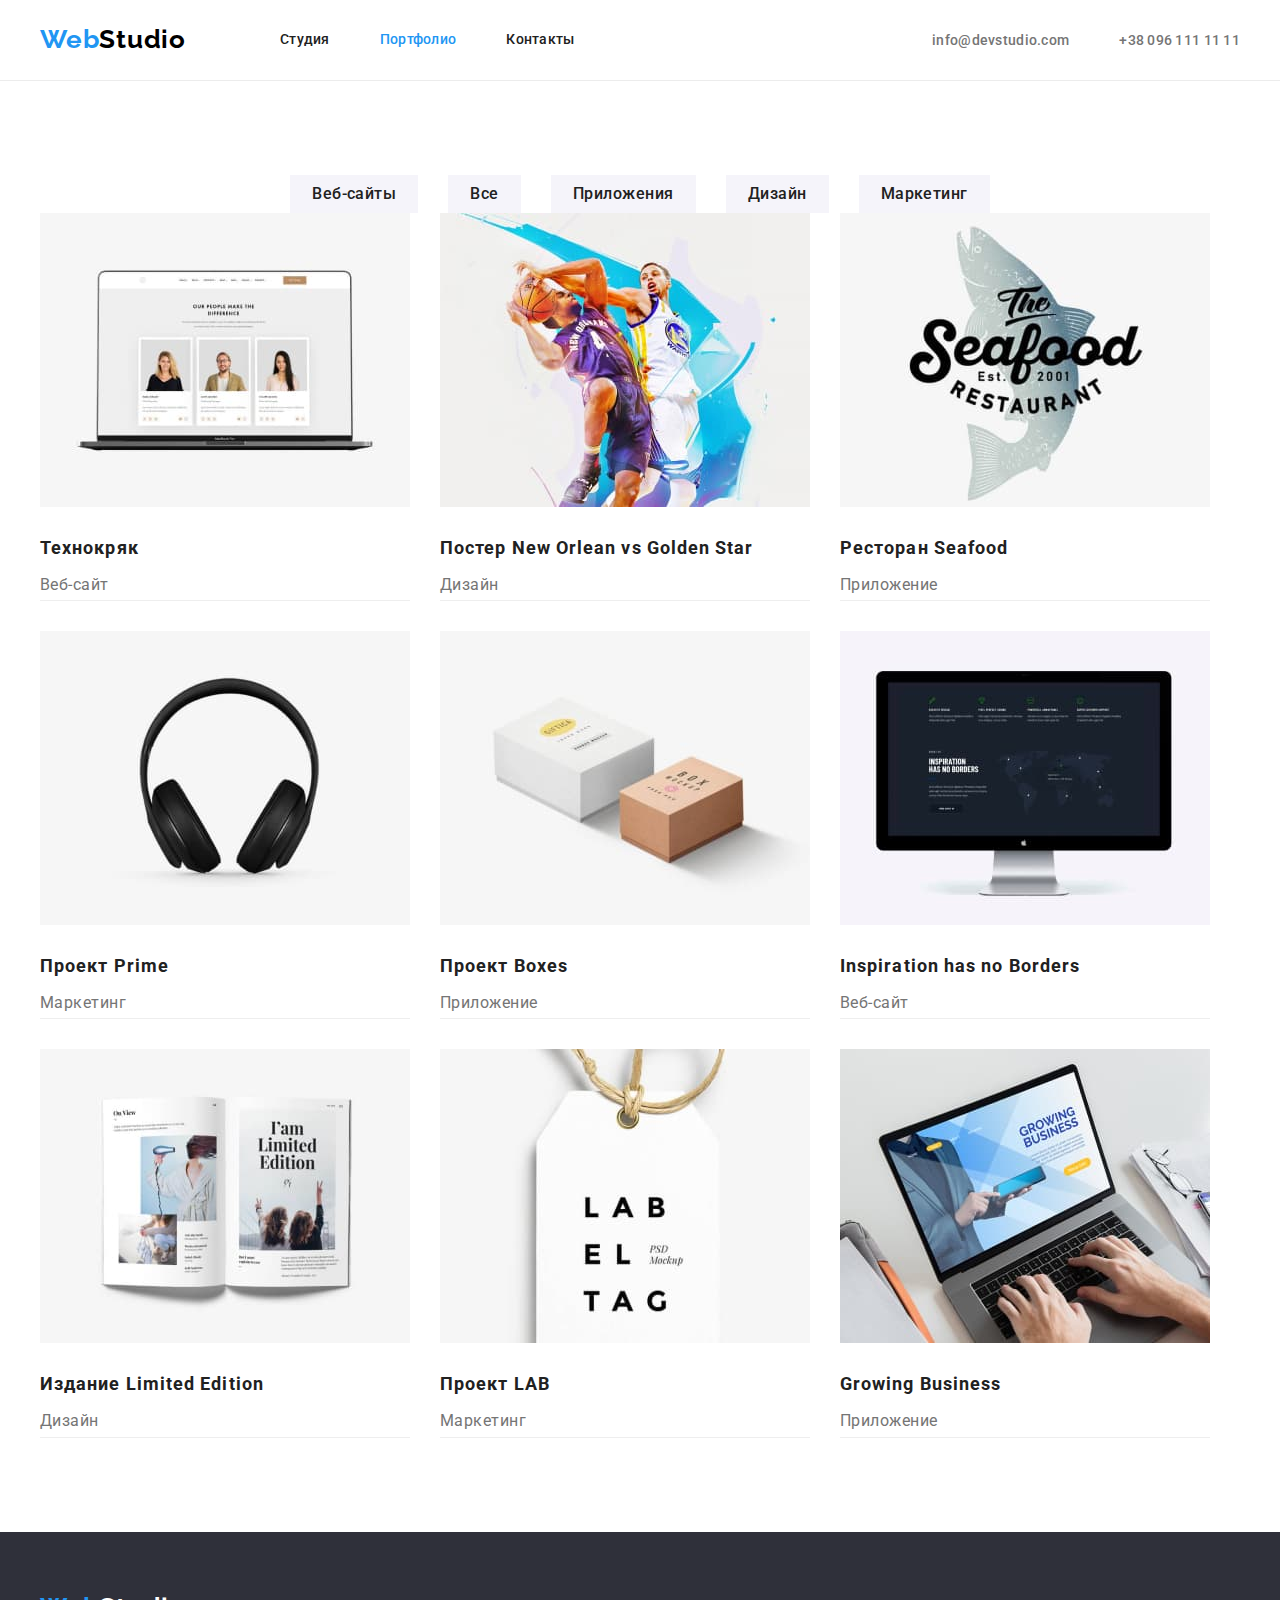
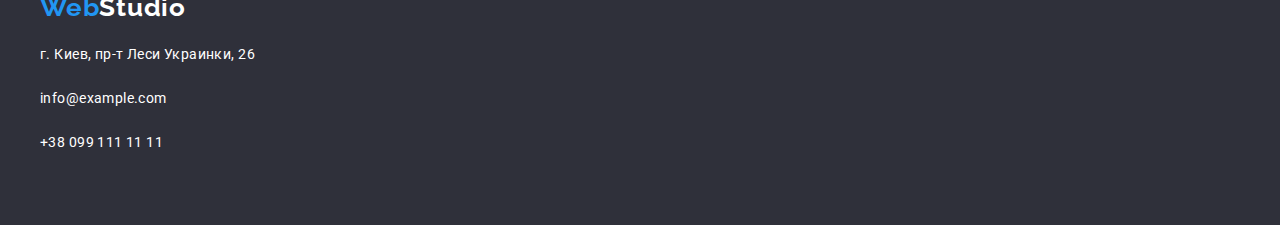
==== commit cd037ce3: "додав на картки підкреслення, стилізував кнопки" ====
--- a/portfolio.html
+++ b/portfolio.html
@@ -43,11 +43,11 @@
         <div class="container">
             <h2 class="section-title visually-hidden">Наши проэкты</h2>
             <ul class="button-nav list">
-                <li><button type="button" class="button">Все</button></li>
-                <li><button type="button" class="button">Веб-сайты</button></li>
-                <li><button type="button" class="button">Приложения</button></li>
-                <li><button type="button" class="button">Дизайн</button></li>
-                <li><button type="button" class="button">Маркетинг</button></li>
+                <li class="item"><button type="button" class="button">Веб-сайты</button></li>
+                <li class="item"><button type="button" class="button">Все</button></li>
+                <li class="item"><button type="button" class="button">Приложения</button></li>
+                <li class="item"><button type="button" class="button">Дизайн</button></li>
+                <li class="item"><button type="button" class="button">Маркетинг</button></li>
             </ul>
             <ul class="work-list list">
                 <li class="item">
--- a/css/styles.css
+++ b/css/styles.css
@@ -9,6 +9,7 @@
      --logo-color:#000000;
      --footer-text-color:rgba(255, 255, 255, 0.6);
      --border-header-color:#ECECEC;
+     --border-poster-color:#EEEEEE;
  }
  /* :root  */
 /* для боді background-color: E5E5E5; */
@@ -289,8 +290,22 @@
     letter-spacing: .03em;
    
 }
+.button-nav{
+    display: flex;
+    justify-content: center;
+}
+.button-nav .item{
+    display: block;
+    margin-right: 30px;
+    /* outline: 1px solid black; */
+}
+.button-nav .item:last-child{
+    margin-right: 0;
+}
 /* button */
 .button{
+    display: block;
+    padding: 6px 22px;
     color:var( --title-text-color);
     background-color: var(--button-secondary-color);
     border-style: none;
@@ -374,6 +389,7 @@
     width: 370px;
     margin-bottom: 30px;
     margin-right: 30px;
+    border-bottom: 1px solid var(--border-poster-color);
 }
 
 .work-list .item:nth-child(3n){
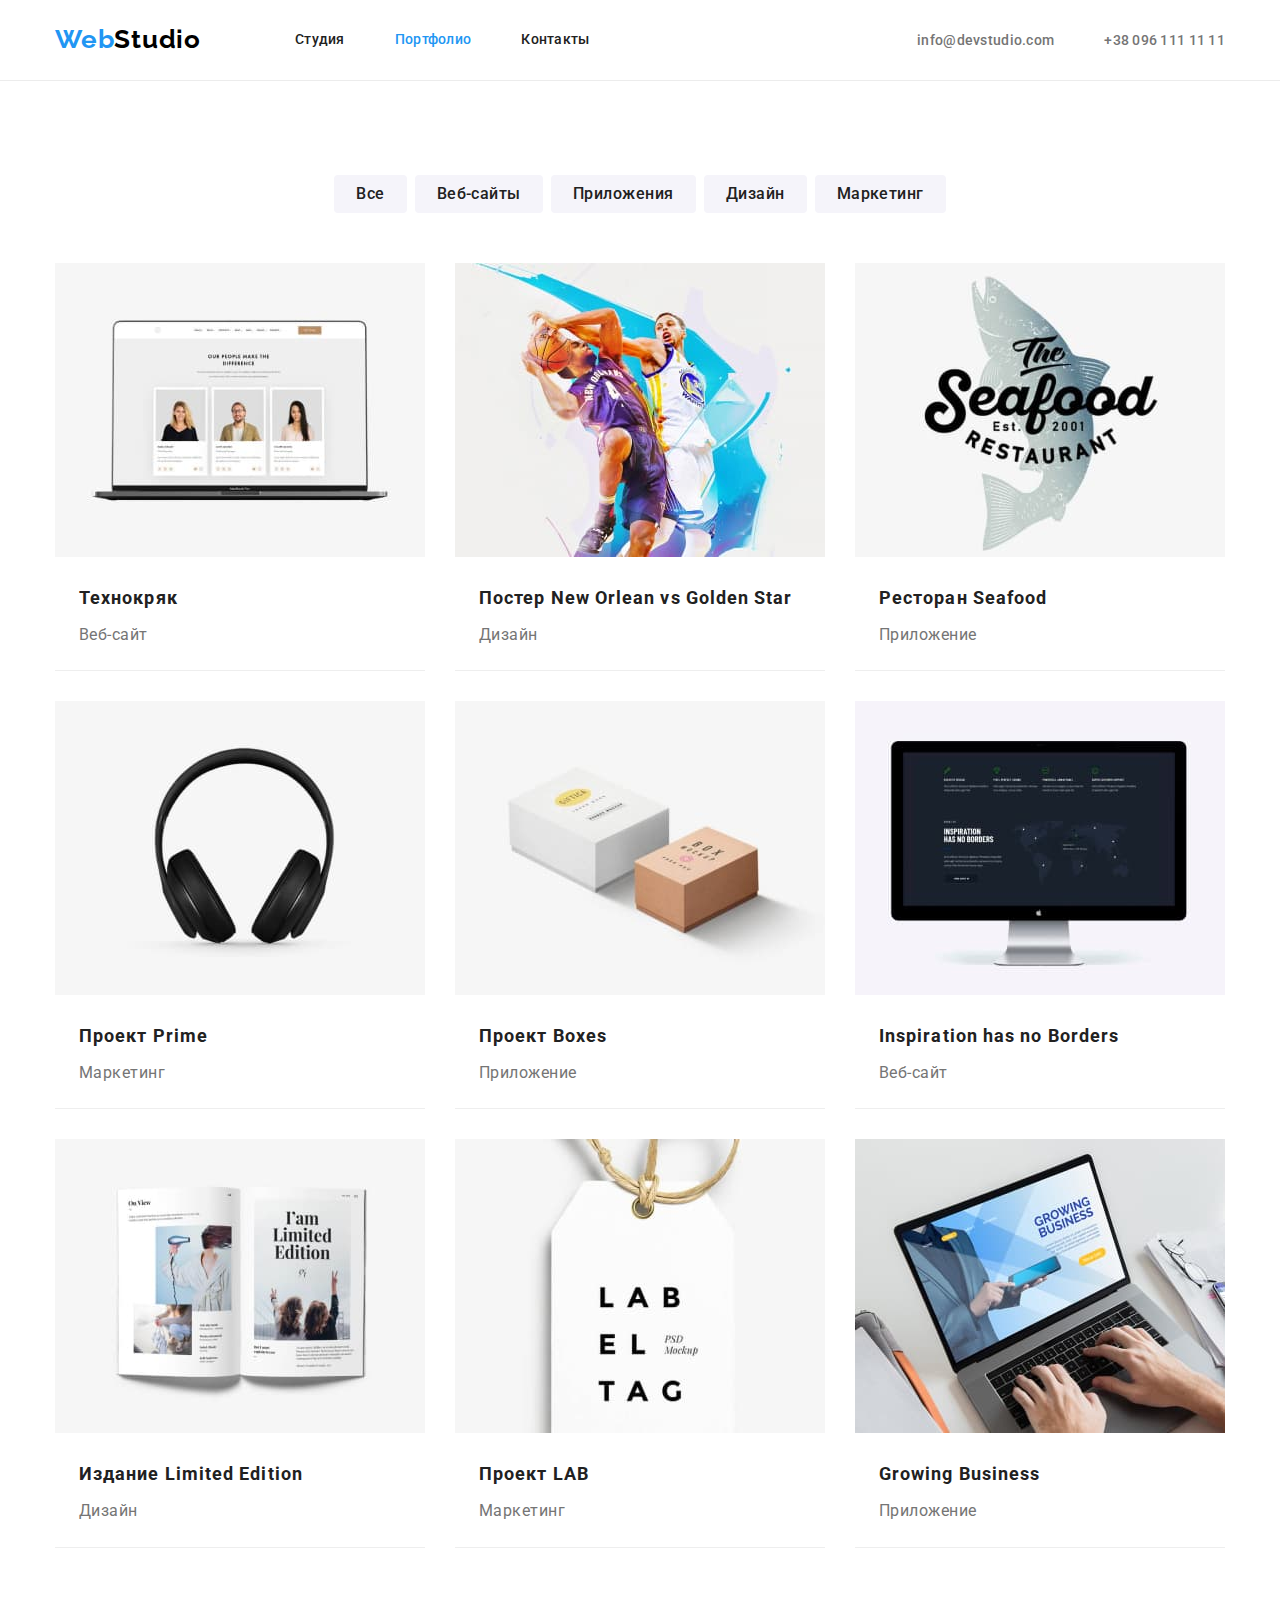
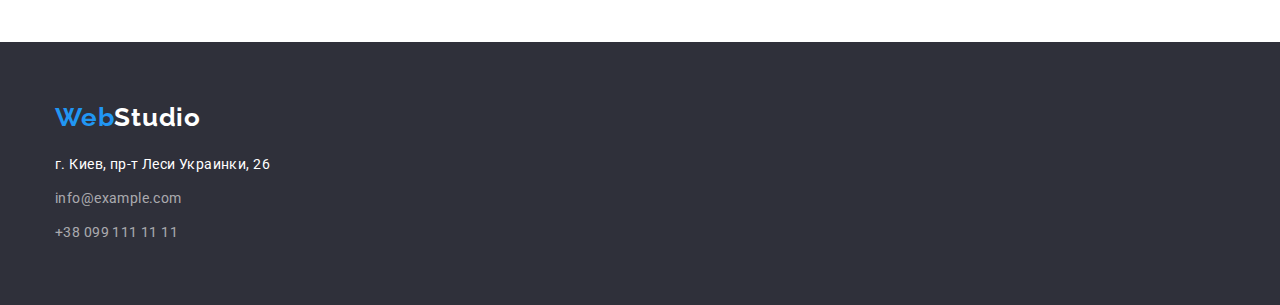
==== commit 9612ede5: "виправив помилки" ====
--- a/portfolio.html
+++ b/portfolio.html
@@ -43,8 +43,8 @@
         <div class="container">
             <h2 class="section-title visually-hidden">Наши проэкты</h2>
             <ul class="button-nav list">
+                <li class="item"><button type="button" class="button">Все</button></li>
                 <li class="item"><button type="button" class="button">Веб-сайты</button></li>
-                <li class="item"><button type="button" class="button">Все</button></li>
                 <li class="item"><button type="button" class="button">Приложения</button></li>
                 <li class="item"><button type="button" class="button">Дизайн</button></li>
                 <li class="item"><button type="button" class="button">Маркетинг</button></li>
@@ -52,48 +52,75 @@
             <ul class="work-list list">
                 <li class="item">
                     <img src="./images/project1.jpg" alt="Веб-сайт Технокряк photo" width="370">
-                    <h3 class="title">Технокряк</h3>
-                    <p>Веб-сайт</p>
+                    <div class="item-inner">
+                        <h3 class="title">Технокряк</h3>
+                        <p>Веб-сайт</p>
+                    </div>
+                    
                 </li>
                 <li class="item">
                     <img src="./images/project2.jpg" alt="Дизайн проэкт Постер New Orlean vs Golden Star" width="370">
-                    <h3 class="title">Постер New Orlean vs Golden Star</h3>
-                    <p>Дизайн</p>
+                    <div class="item-inner">
+                        <h3 class="title">Постер New Orlean vs Golden Star</h3>
+                        <p>Дизайн</p>
+                    </div>
+                    
                 </li>
                 <li class="item">
                     <img src="./images/project3.jpg" alt=">Приложение Ресторан Seafood photo" width="370">
-                    <h3 class="title">Ресторан Seafood</h3>
-                    <p>Приложение</p>
+                    <div class="item-inner">
+                        <h3 class="title">Ресторан Seafood</h3>
+                        <p>Приложение</p>
+                    </div>
+                    
                 </li>
                 <li class="item">
                     <img src="./images/project4.jpg" alt="Маркетинг-проэкт Проект Prime photo" width="370">
-                    <h3 class="title">Проект Prime</h3>
-                    <p>Маркетинг</p>
+                    <div class="item-inner">
+                        <h3 class="title">Проект Prime</h3>
+                        <p>Маркетинг</p>
+                    </div>
+                    
                 </li>
                 <li class="item">
                     <img src="./images/project5.jpg" alt="Приложение Проект Boxes photo" width="370">
-                    <h3 class="title">Проект Boxes</h3>
-                    <p>Приложение</p>
+                    <div class="item-inner">
+                        <h3 class="title">Проект Boxes</h3>
+                        <p>Приложение</p>
+                    </div>
+                    
                 </li>
                 <li class="item">
                     <img src="./images/project6.jpg" alt="Веб-сайт Inspiration has no Borders" width="370">
-                    <h3 class="title">Inspiration has no Borders</h3>
-                    <p>Веб-сайт</p>
+                    <div class="item-inner">
+                        <h3 class="title">Inspiration has no Borders</h3>
+                        <p>Веб-сайт</p>
+                    </div>
+                    
                 </li>
                 <li class="item">
                     <img src="./images/project7.jpg" alt="Дизайн проэкт Издание Limited Edition photo" width="370">
-                    <h3 class="title">Издание Limited Edition</h3>
-                    <p>Дизайн</p>
+                    <div class="item-inner">
+                        <h3 class="title">Издание Limited Edition</h3>
+                        <p>Дизайн</p>
+                    </div>
+                    
                 </li>
                 <li class="item">
                     <img src="./images/project8.jpg" alt="Маркетинг проэкт Проект LAB" width="370">
-                    <h3 class="title">Проект LAB</h3>
-                    <p>Маркетинг</p>
+                    <div class="item-inner">
+                        <h3 class="title">Проект LAB</h3>
+                        <p>Маркетинг</p>
+                    </div>
+                    
                 </li>
                 <li class="item">
                     <img src="./images/project9.jpg" alt="Приложение Growing Business photo" width="370">
-                    <h3 class="title">Growing Business</h3>
-                    <p>Приложение</p>
+                    <div class="item-inner">
+                        <h3 class="title">Growing Business</h3>
+                        <p>Приложение</p>
+                    </div>
+                    
                 </li>
             </ul>
         </div>
@@ -106,13 +133,12 @@
             </a>
             <address>
                 <ul class="footer-nav list">
-                    <li><a href="#" class="address-link">г. Киев, пр-т Леси Украинки, 26</a></li>
-                    <li><a href="mailto:info@example.com" class="link">info@example.com</a></li>
-                    <li><a href="tel:+380991111111" class="link">+38 099 111 11 11</a></li>
+                    <li class="item"><a href="#" class="address-point link">г. Киев, пр-т Леси Украинки, 26</a></li>
+                    <li class="item"><a href="mailto:info@example.com" class="link">info@example.com</a></li>
+                    <li class="item"><a href="tel:+380991111111" class="link">+38 099 111 11 11</a></li>
                 </ul>
             </address>
         </div>
     
     </footer>
-
 </body>
--- a/css/styles.css
+++ b/css/styles.css
@@ -46,6 +46,9 @@
 /* p{
     color: var(--paragraph-text-color);
 } */
+p{
+    margin: 0;
+}
     /*для hero section background-color: 2F303A; */
      
      /* колір лого color:000000; */
@@ -55,7 +58,7 @@
      /* колір для Н1 і кнопок color:FFFFFF; */
 
 .container{
-    width: 1230px;
+    width: 1200px;
     padding:0 15px;
     margin: 0 auto;
 }
@@ -165,7 +168,8 @@
  /* hero section */
 .hero{
     text-align: center; 
-    background-color: var(--hero-section-color); 
+    background-color: var(--hero-section-color);
+    padding: 200px 0; 
 }
 .hero-title{
     color:var(--button-text-color);
@@ -175,6 +179,7 @@
     line-height: 1.36;
     letter-spacing: .06em;
     text-transform: uppercase;
+    
     margin-top: 0;
     margin-bottom: 30px;
 }
@@ -192,7 +197,6 @@
     min-width: 200px;
     height: 50px;
     border-radius: 4px;
-    margin: 0 auto 294px;
     padding: 10px 32px;
    
 }
@@ -253,9 +257,13 @@
     margin-top: 0;
     margin-bottom: 0;
     padding-top: 0px;
-    padding-bottom: 10px;
+   
    
 } 
+.work-area{
+    padding-top: 0;
+}
+
 .area{
     display: flex;
 }
@@ -267,13 +275,17 @@
     margin-right: 0;
 }
 .team-section{
-    padding: 94px 0;
+    padding:94px 0;
 }
 .team{
     display: flex;
 }
 .team .item:not(:last-child){
     margin-right: 30px;
+}
+.item-inner{
+    text-align: center;
+    padding: 30px 58px;
 }
 .team .title{
     color: var(--title-text-color);
@@ -296,7 +308,8 @@
 }
 .button-nav .item{
     display: block;
-    margin-right: 30px;
+    margin-right: 8px;
+    margin-bottom: 50px;
     /* outline: 1px solid black; */
 }
 .button-nav .item:last-child{
@@ -309,6 +322,7 @@
     color:var( --title-text-color);
     background-color: var(--button-secondary-color);
     border-style: none;
+    border-radius: 4px;
     font-family:'Roboto', sans-serif;
     font-weight: 500;
     font-size: 16px;
@@ -344,9 +358,9 @@
 }
 .footer-items .logo{
      display: block;
-     margin-bottom:10px;
-    
-    color: var(--button-text-color);
+     margin-bottom:20px;
+    
+     color: var(--button-text-color);
      font-family:'Raleway', sans-serif;
      font-weight: 700;
      font-size: 26px;
@@ -355,12 +369,9 @@
      text-decoration: none;
  }
 
-.footer-nav .address-link,
 .footer-nav .link{
     display: block;
-    padding: 10px 0;
-        
-    color: var(--button-text-color);
+            
     font-family:'Roboto', sans-serif;
     font-weight: 400;
     font-size: 14px;
@@ -369,6 +380,23 @@
     text-decoration: none;
     font-style: normal;
 }
+.footer-nav .link{
+    color: var(--footer-text-color);
+}
+.footer-nav .address-point {
+     color: var(--button-text-color);
+     display: block;
+            
+     font-family:'Roboto', sans-serif;
+     font-weight: 400;
+     font-size: 14px;
+     line-height: 1.71;
+     letter-spacing: .03em;
+     text-decoration: none;
+     font-style: normal;
+}
+
+
 .footer-nav .item:not(:last-child){
     margin-bottom: 10px;
 }
@@ -398,9 +426,13 @@
 .work-list .item:nth-last-child(-n+3){
     margin-bottom: 0;
 }
+.work-list .item-inner{
+    text-align: left;
+    padding: 20px 24px;
+}
  
  .work-list .title{
-     margin-top: 20px;
+     
      margin-bottom: 4px;
      
      color: var(--title-text-color);
